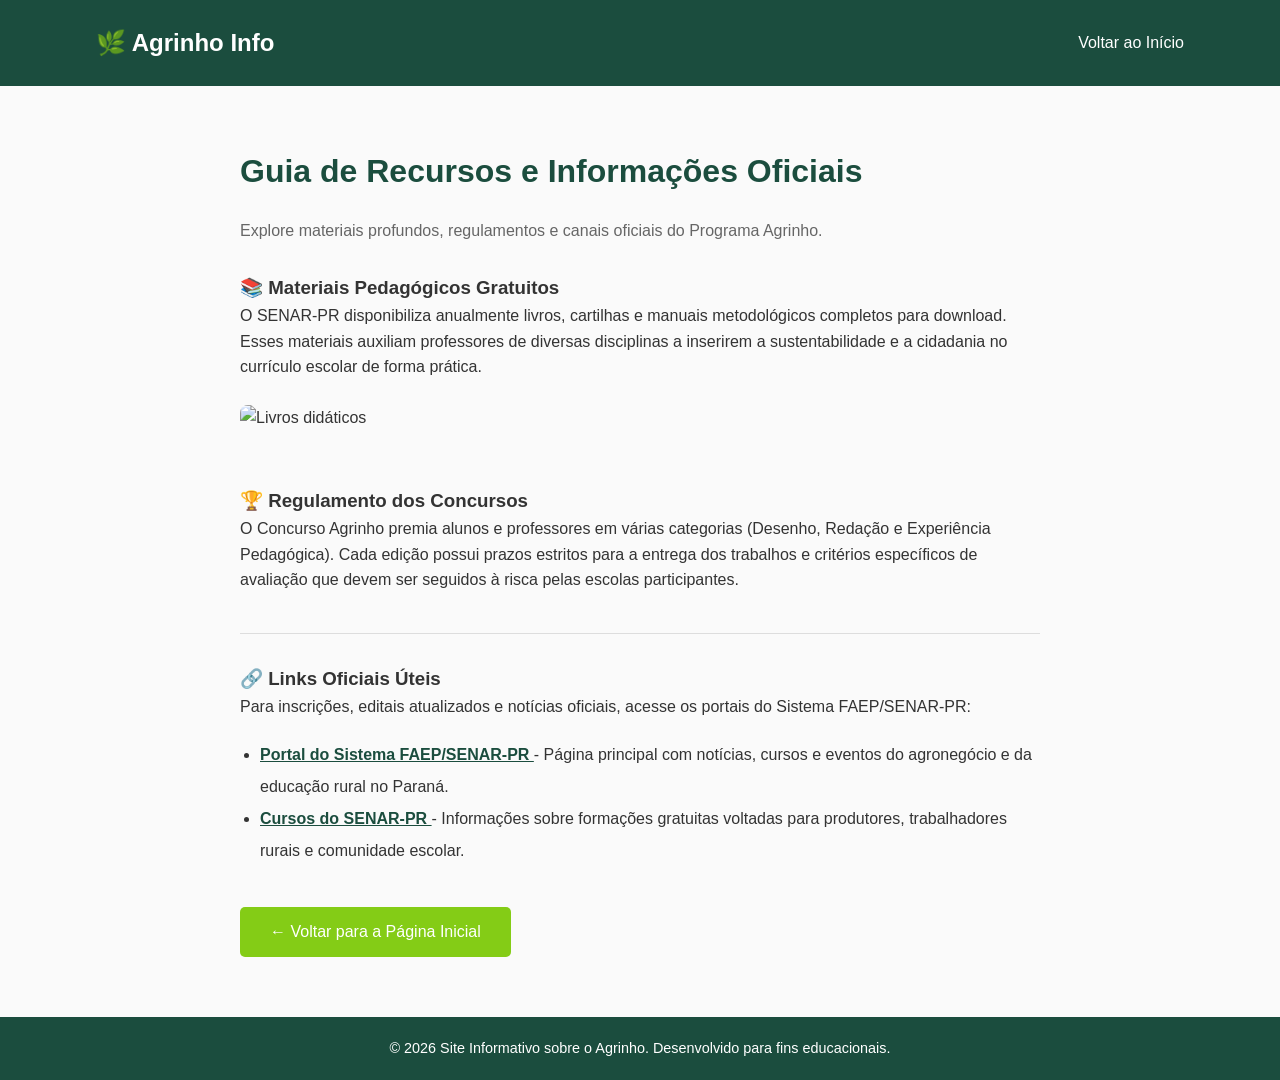
==== saiba-mais.html @ ec2479c1 "Create saiba-mais.html" ====
<!DOCTYPE html>
<html lang="pt-BR">
<head>
    <meta charset="UTF-8">
    <meta name="viewport" content="width=device-width, initial-scale=1.0">
    <title>Informações Adicionais - Projeto Agrinho</title>
    <link rel="stylesheet" href="style.css">
</head>
<body>

    <header>
        <div class="container">
            <div class="logo">🌿 Agrinho Info</div>
            <nav>
                <a href="index.html">Voltar ao Início</a>
            </nav>
        </div>
    </header>

    <section class="conteudo-secao">
        <div class="container" style="text-align: left; max-width: 800px;">
            <h2>Guia de Recursos e Informações Oficiais</h2>
            <p style="margin-bottom: 30px; color: #666;">Explore materiais profundos, regulamentos e canais oficiais do Programa Agrinho.</p>

            <div style="margin-bottom: 40px;">
                <h3>📚 Materiais Pedagógicos Gratuitos</h3>
                <p>O SENAR-PR disponibiliza anualmente livros, cartilhas e manuais metodológicos completos para download. Esses materiais auxiliam professores de diversas disciplinas a inserirem a sustentabilidade e a cidadania no currículo escolar de forma prática.</p>
                <br>
                <img src="https://images.unsplash.com/photo-1457369804613-52c61a468e7d?auto=format&fit=crop&w=800&q=80" alt="Livros didáticos" style="width: 100%; max-height: 300px; object-fit: cover; border-radius: 8px; margin-bottom: 15px;">
            </div>

            <div style="margin-bottom: 40px;">
                <h3>🏆 Regulamento dos Concursos</h3>
                <p>O Concurso Agrinho premia alunos e professores em várias categorias (Desenho, Redação e Experiência Pedagógica). Cada edição possui prazos estritos para a entrega dos trabalhos e critérios específicos de avaliação que devem ser seguidos à risca pelas escolas participantes.</p>
            </div>

            <hr style="border: 0; border-top: 1px solid #ddd; margin-bottom: 30px;">

            <h3>🔗 Links Oficiais Úteis</h3>
            <p style="margin-bottom: 20px;">Para inscrições, editais atualizados e notícias oficiais, acesse os portais do Sistema FAEP/SENAR-PR:</p>
            
            <ul style="margin-left: 20px; margin-bottom: 40px; line-height: 2;">
                <li>
                    <a href="https://www.sistemafaep.org.br/" target="_blank" style="color: #1b4d3e; font-weight: bold;">
                        Portal do Sistema FAEP/SENAR-PR
                    </a> - Página principal com notícias, cursos e eventos do agronegócio e da educação rural no Paraná.
                </li>
                <li>
                    <a href="https://www.sistemafaep.org.br/senar/" target="_blank" style="color: #1b4d3e; font-weight: bold;">
                        Cursos do SENAR-PR
                    </a> - Informações sobre formações gratuitas voltadas para produtores, trabalhadores rurais e comunidade escolar.
                </li>
            </ul>

            <a href="index.html" class="btn-principal" style="text-decoration: none; display: inline-block;">← Voltar para a Página Inicial</a>
        </div>
    </section>

    <footer>
        <p>&copy; 2026 Site Informativo sobre o Agrinho. Desenvolvido para fins educacionais.</p>
    </footer>

</body>
</html>
---- style.css ----
/* Configurações Gerais */
* {
    margin: 0;
    padding: 0;
    box-sizing: border-box;
    font-family: 'Segoe UI', Tahoma, Geneva, Verdana, sans-serif;
}

body {
    color: #333;
    line-height: 1.6;
    background-color: #fafafa;
}

.container {
    width: 85%;
    max-width: 1200px;
    margin: 0 auto;
}

/* Cabeçalho */
header {
    background-color: #1b4d3e; /* Verde escuro */
    color: #fff;
    padding: 1.5rem 0;
    position: sticky;
    top: 0;
    z-index: 100;
}

header .container {
    display: flex;
    justify-content: space-between;
    align-items: center;
}

.logo {
    font-size: 1.5rem;
    font-weight: bold;
}

nav a {
    color: #fff;
    text-decoration: none;
    margin-left: 20px;
    transition: color 0.3s;
}

nav a:hover {
    color: #a3e635; /* Verde claro */
}

/* Seção Hero (Destaque) */
.hero {
    background: linear-gradient(rgba(0,0,0,0.5), rgba(0,0,0,0.5)), url('https://images.unsplash.com/photo-1500937386664-56d1dfef3854?auto=format&fit=crop&w=1200&q=80') no-repeat center center/cover;
    color: #fff;
    text-align: center;
    padding: 100px 0;
}

.hero h1 {
    font-size: 3rem;
    margin-bottom: 20px;
}

.hero p {
    font-size: 1.2rem;
    margin-bottom: 30px;
    max-width: 600px;
    margin-left: auto;
    margin-right: auto;
}

.btn-principal {
    background-color: #84cc16;
    color: white;
    border: none;
    padding: 12px 30px;
    font-size: 1rem;
    border-radius: 5px;
    cursor: pointer;
    transition: background 0.3s;
}

.btn-principal:hover {
    background-color: #65a30d;
}

/* Seções de Conteúdo */
.conteudo-secao {
    padding: 60px 0;
    text-align: center;
}

.conteudo-secao h2 {
    font-size: 2rem;
    color: #1b4d3e;
    margin-bottom: 20px;
}

.bg-claro {
    background-color: #f0fdf4; /* Fundo esverdeado bem leve */
}

/* Cards (Grid) */
.cards-grid {
    display: grid;
    grid-template-columns: repeat(auto-fit, minmax(280px, 1fr));
    gap: 20px;
    margin-top: 40px;
}

.card {
    background-color: #fff;
    padding: 30px;
    border-radius: 8px;
    box-shadow: 0 4px 6px rgba(0,0,0,0.05);
    border-top: 5px solid #84cc16;
}

.card h3 {
    margin-bottom: 15px;
    color: #1b4d3e;
}

/* Rodapé */
footer {
    background-color: #1b4d3e;
    color: #fff;
    text-align: center;
    padding: 20px 0;
    font-size: 0.9rem;
}
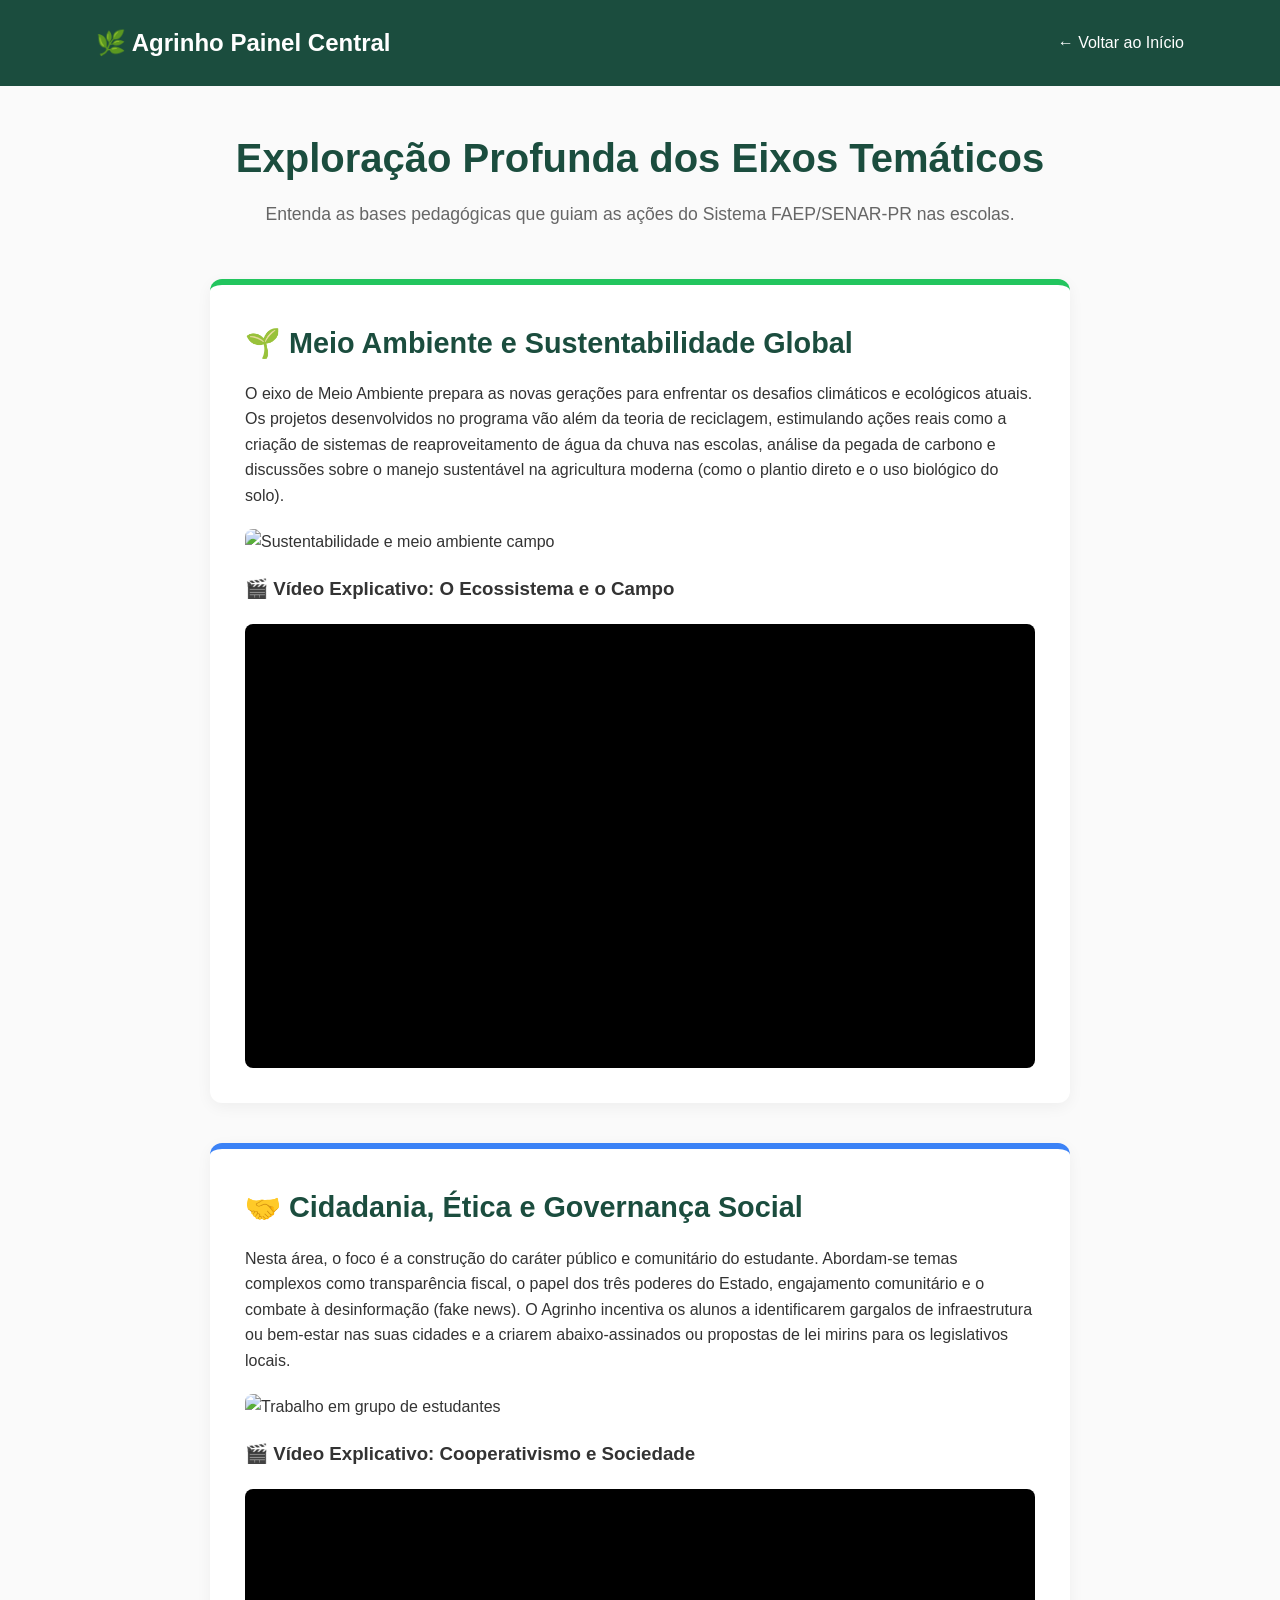
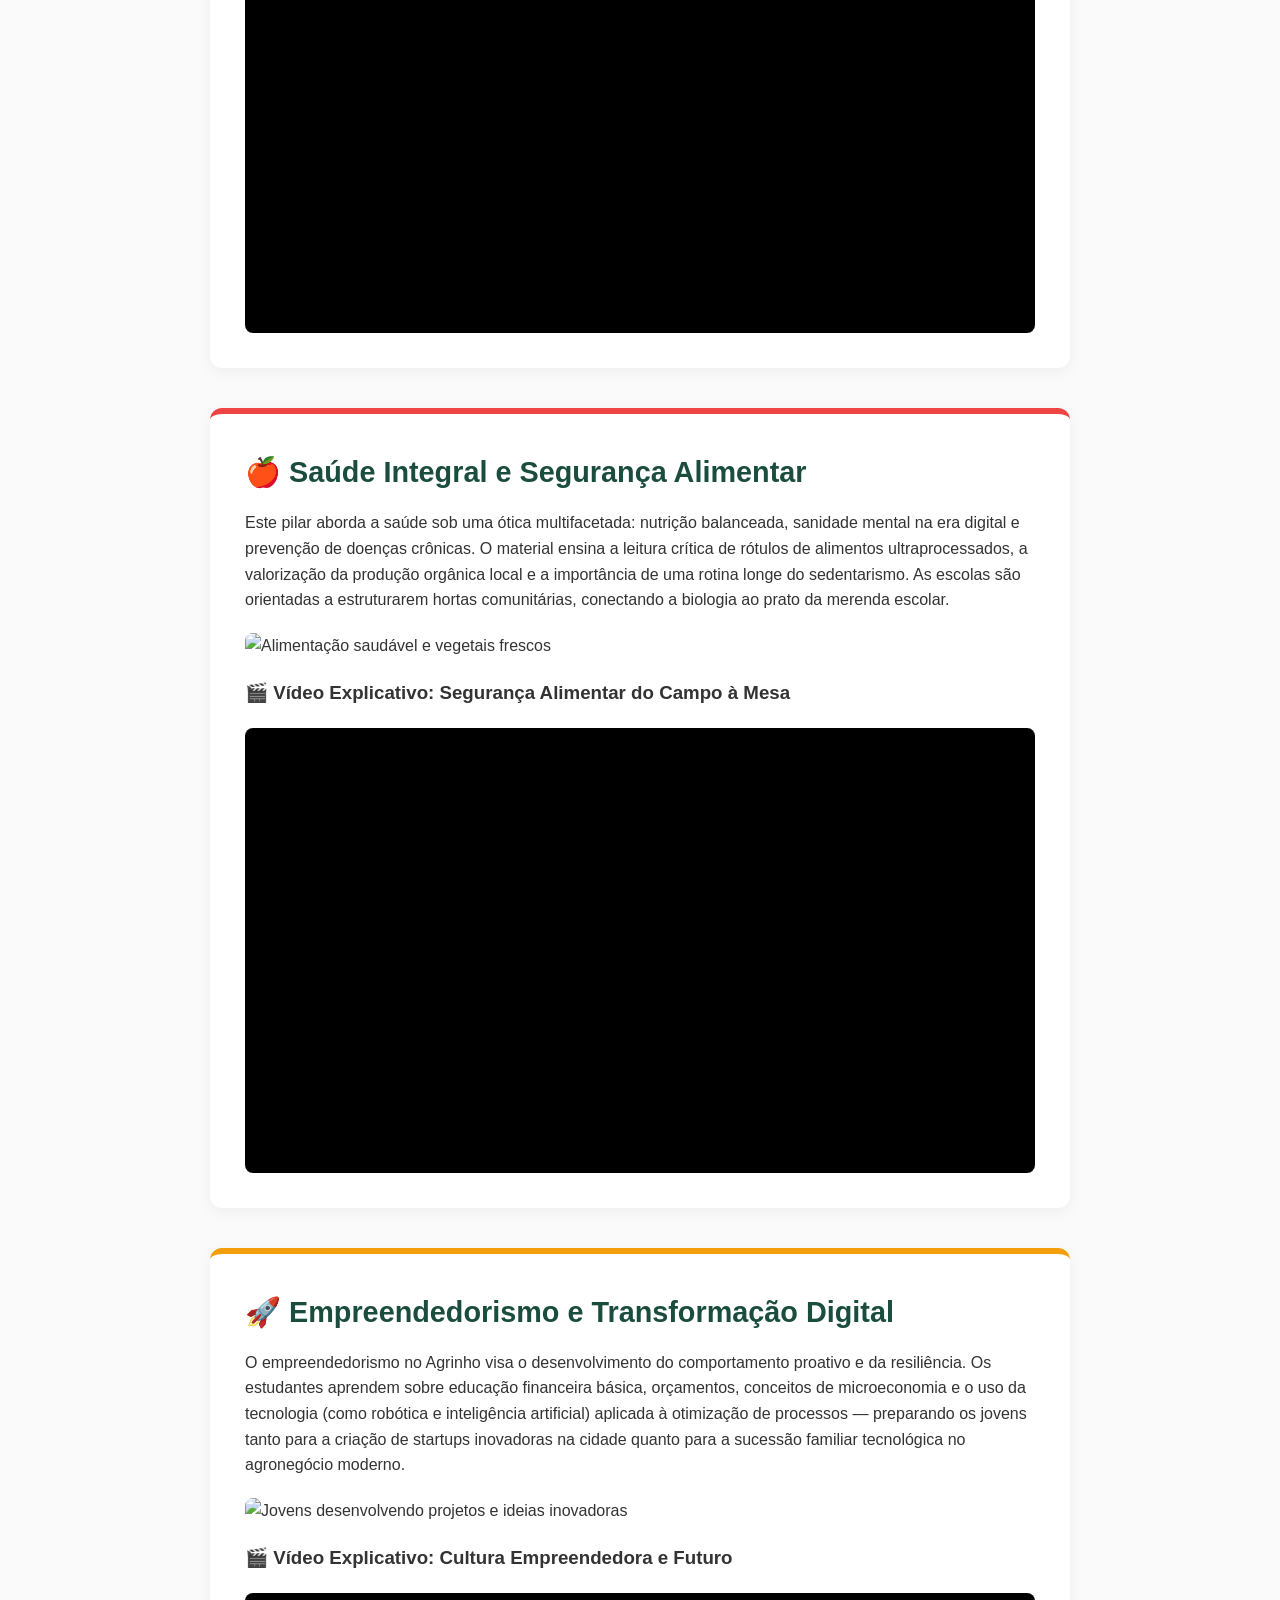
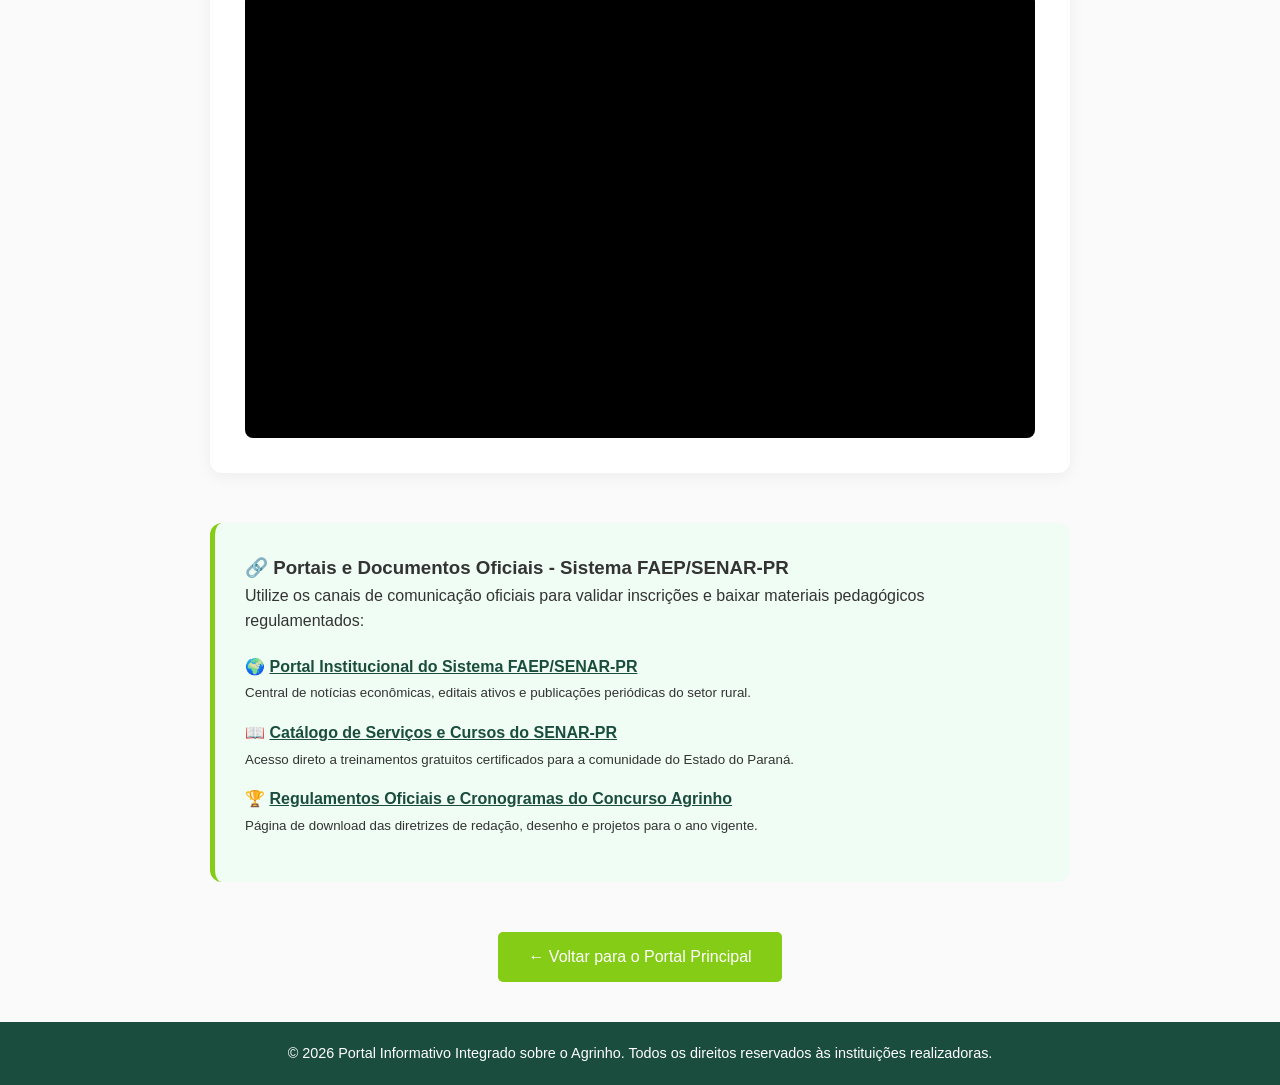
==== commit ff393969: "Update saiba-mais.html" ====
--- a/saiba-mais.html
+++ b/saiba-mais.html
@@ -3,61 +3,172 @@
 <head>
     <meta charset="UTF-8">
     <meta name="viewport" content="width=device-width, initial-scale=1.0">
-    <title>Informações Adicionais - Projeto Agrinho</title>
+    <title>Imersão nos Pilares - Projeto Agrinho</title>
     <link rel="stylesheet" href="style.css">
+    <style>
+        /* Estilos extras específicos para deixar a página Saiba Mais ultra profissional */
+        .conteudo-detalhado {
+            max-width: 900px;
+            margin: 0 auto;
+            padding: 40px 20px;
+        }
+        .bloco-pilar {
+            background: #fff;
+            padding: 35px;
+            border-radius: 12px;
+            margin-bottom: 40px;
+            box-shadow: 0 4px 15px rgba(0,0,0,0.05);
+        }
+        .bloco-pilar h2 {
+            color: #1b4d3e;
+            font-size: 1.8rem;
+            margin-bottom: 15px;
+            display: flex;
+            align-items: center;
+            gap: 10px;
+        }
+        .pilar-imagem {
+            width: 100%;
+            max-height: 350px;
+            object-fit: cover;
+            border-radius: 8px;
+            margin: 20px 0;
+        }
+        .video-container {
+            position: relative;
+            padding-bottom: 56.25%; /* Proporção 16:9 */
+            height: 0;
+            overflow: hidden;
+            max-width: 100%;
+            background: #000;
+            border-radius: 8px;
+            margin-top: 20px;
+        }
+        .video-container iframe {
+            position: absolute;
+            top: 0;
+            left: 0;
+            width: 100%;
+            height: 100%;
+            border: 0;
+        }
+        .secao-links {
+            background: #f0fdf4;
+            padding: 30px;
+            border-radius: 12px;
+            border-left: 5px solid #84cc16;
+            margin-top: 50px;
+        }
+        .secao-links ul {
+            list-style-type: none;
+            padding: 0;
+        }
+        .secao-links li {
+            margin-bottom: 15px;
+        }
+        .secao-links a {
+            color: #1b4d3e;
+            font-weight: bold;
+            text-decoration: underline;
+        }
+        .secao-links a:hover {
+            color: #65a30d;
+        }
+    </style>
 </head>
 <body>
 
     <header>
         <div class="container">
-            <div class="logo">🌿 Agrinho Info</div>
+            <div class="logo">🌿 Agrinho Painel Central</div>
             <nav>
-                <a href="index.html">Voltar ao Início</a>
+                <a href="index.html">← Voltar ao Início</a>
             </nav>
         </div>
     </header>
 
-    <section class="conteudo-secao">
-        <div class="container" style="text-align: left; max-width: 800px;">
-            <h2>Guia de Recursos e Informações Oficiais</h2>
-            <p style="margin-bottom: 30px; color: #666;">Explore materiais profundos, regulamentos e canais oficiais do Programa Agrinho.</p>
+    <main class="conteudo-detalhado">
+        
+        <div style="text-align: center; margin-bottom: 50px;">
+            <h1 style="color: #1b4d3e; font-size: 2.5rem;">Exploração Profunda dos Eixos Temáticos</h1>
+            <p style="color: #666; font-size: 1.1rem; margin-top: 10px;">Entenda as bases pedagógicas que guiam as ações do Sistema FAEP/SENAR-PR nas escolas.</p>
+        </div>
 
-            <div style="margin-bottom: 40px;">
-                <h3>📚 Materiais Pedagógicos Gratuitos</h3>
-                <p>O SENAR-PR disponibiliza anualmente livros, cartilhas e manuais metodológicos completos para download. Esses materiais auxiliam professores de diversas disciplinas a inserirem a sustentabilidade e a cidadania no currículo escolar de forma prática.</p>
-                <br>
-                <img src="https://images.unsplash.com/photo-1457369804613-52c61a468e7d?auto=format&fit=crop&w=800&q=80" alt="Livros didáticos" style="width: 100%; max-height: 300px; object-fit: cover; border-radius: 8px; margin-bottom: 15px;">
+        <article class="bloco-pilar" style="border-top: 6px solid #22c55e;">
+            <h2>🌱 Meio Ambiente e Sustentabilidade Global</h2>
+            <p>O eixo de Meio Ambiente prepara as novas gerações para enfrentar os desafios climáticos e ecológicos atuais. Os projetos desenvolvidos no programa vão além da teoria de reciclagem, estimulando ações reais como a criação de sistemas de reaproveitamento de água da chuva nas escolas, análise da pegada de carbono e discussões sobre o manejo sustentável na agricultura moderna (como o plantio direto e o uso biológico do solo).</p>
+            
+            <img src="https://images.unsplash.com/photo-1464822759023-fed622ff2c3b?auto=format&fit=crop&w=1200&q=80" alt="Sustentabilidade e meio ambiente campo" class="pilar-imagem">
+            
+            <h3>🎬 Vídeo Explicativo: O Ecossistema e o Campo</h3>
+            <div class="video-container">
+                <iframe src="https://www.youtube.com/embed/5D34-mC58vY" allowfullscreen></iframe>
             </div>
+        </article>
 
-            <div style="margin-bottom: 40px;">
-                <h3>🏆 Regulamento dos Concursos</h3>
-                <p>O Concurso Agrinho premia alunos e professores em várias categorias (Desenho, Redação e Experiência Pedagógica). Cada edição possui prazos estritos para a entrega dos trabalhos e critérios específicos de avaliação que devem ser seguidos à risca pelas escolas participantes.</p>
+        <article class="bloco-pilar" style="border-top: 6px solid #3b82f6;">
+            <h2>🤝 Cidadania, Ética e Governança Social</h2>
+            <p>Nesta área, o foco é a construção do caráter público e comunitário do estudante. Abordam-se temas complexos como transparência fiscal, o papel dos três poderes do Estado, engajamento comunitário e o combate à desinformação (fake news). O Agrinho incentiva os alunos a identificarem gargalos de infraestrutura ou bem-estar nas suas cidades e a criarem abaixo-assinados ou propostas de lei mirins para os legislativos locais.</p>
+            
+            <img src="https://images.unsplash.com/photo-1517486808906-6ca8b3f04846?auto=format&fit=crop&w=1200&q=80" alt="Trabalho em grupo de estudantes" class="pilar-imagem">
+            
+            <h3>🎬 Vídeo Explicativo: Cooperativismo e Sociedade</h3>
+            <div class="video-container">
+                <iframe src="https://www.youtube.com/embed/g6IAn_uYv1E" allowfullscreen></iframe>
             </div>
+        </article>
 
-            <hr style="border: 0; border-top: 1px solid #ddd; margin-bottom: 30px;">
+        <article class="bloco-pilar" style="border-top: 6px solid #ef4444;">
+            <h2>🍎 Saúde Integral e Segurança Alimentar</h2>
+            <p>Este pilar aborda a saúde sob uma ótica multifacetada: nutrição balanceada, sanidade mental na era digital e prevenção de doenças crônicas. O material ensina a leitura crítica de rótulos de alimentos ultraprocessados, a valorização da produção orgânica local e a importância de uma rotina longe do sedentarismo. As escolas são orientadas a estruturarem hortas comunitárias, conectando a biologia ao prato da merenda escolar.</p>
+            
+            <img src="https://images.unsplash.com/photo-1498837167922-ddd27525d352?auto=format&fit=crop&w=1200&q=80" alt="Alimentação saudável e vegetais frescos" class="pilar-imagem">
+            
+            <h3>🎬 Vídeo Explicativo: Segurança Alimentar do Campo à Mesa</h3>
+            <div class="video-container">
+                <iframe src="https://www.youtube.com/embed/Esk6vIbeSgg" allowfullscreen></iframe>
+            </div>
+        </article>
 
-            <h3>🔗 Links Oficiais Úteis</h3>
-            <p style="margin-bottom: 20px;">Para inscrições, editais atualizados e notícias oficiais, acesse os portais do Sistema FAEP/SENAR-PR:</p>
+        <article class="bloco-pilar" style="border-top: 6px solid #f59e0b;">
+            <h2>🚀 Empreendedorismo e Transformação Digital</h2>
+            <p>O empreendedorismo no Agrinho visa o desenvolvimento do comportamento proativo e da resiliência. Os estudantes aprendem sobre educação financeira básica, orçamentos, conceitos de microeconomia e o uso da tecnologia (como robótica e inteligência artificial) aplicada à otimização de processos — preparando os jovens tanto para a criação de startups inovadoras na cidade quanto para a sucessão familiar tecnológica no agronegócio moderno.</p>
             
-            <ul style="margin-left: 20px; margin-bottom: 40px; line-height: 2;">
+            <img src="https://images.unsplash.com/photo-1522071820081-009f0129c71c?auto=format&fit=crop&w=1200&q=80" alt="Jovens desenvolvendo projetos e ideias inovadoras" class="pilar-imagem">
+            
+            <h3>🎬 Vídeo Explicativo: Cultura Empreendedora e Futuro</h3>
+            <div class="video-container">
+                <iframe src="https://www.youtube.com/embed/B_Gg4_rT84c" allowfullscreen></iframe>
+            </div>
+        </article>
+
+        <section class="secao-links">
+            <h3>🔗 Portais e Documentos Oficiais - Sistema FAEP/SENAR-PR</h3>
+            <p style="margin-bottom: 20px;">Utilize os canais de comunicação oficiais para validar inscrições e baixar materiais pedagógicos regulamentados:</p>
+            <ul>
                 <li>
-                    <a href="https://www.sistemafaep.org.br/" target="_blank" style="color: #1b4d3e; font-weight: bold;">
-                        Portal do Sistema FAEP/SENAR-PR
-                    </a> - Página principal com notícias, cursos e eventos do agronegócio e da educação rural no Paraná.
+                    🌍 <a href="https://www.sistemafaep.org.br/" target="_blank">Portal Institucional do Sistema FAEP/SENAR-PR</a> 
+                    <br><small>Central de notícias econômicas, editais ativos e publicações periódicas do setor rural.</small>
                 </li>
                 <li>
-                    <a href="https://www.sistemafaep.org.br/senar/" target="_blank" style="color: #1b4d3e; font-weight: bold;">
-                        Cursos do SENAR-PR
-                    </a> - Informações sobre formações gratuitas voltadas para produtores, trabalhadores rurais e comunidade escolar.
+                    📖 <a href="https://www.sistemafaep.org.br/senar/" target="_blank">Catálogo de Serviços e Cursos do SENAR-PR</a> 
+                    <br><small>Acesso direto a treinamentos gratuitos certificados para a comunidade do Estado do Paraná.</small>
+                </li>
+                <li>
+                    🏆 <a href="https://www.sistemafaep.org.br/" target="_blank">Regulamentos Oficiais e Cronogramas do Concurso Agrinho</a> 
+                    <br><small>Página de download das diretrizes de redação, desenho e projetos para o ano vigente.</small>
                 </li>
             </ul>
+        </section>
 
-            <a href="index.html" class="btn-principal" style="text-decoration: none; display: inline-block;">← Voltar para a Página Inicial</a>
+        <div style="text-align: center; margin-top: 50px;">
+            <a href="index.html" class="btn-principal" style="text-decoration: none; display: inline-block;">← Voltar para o Portal Principal</a>
         </div>
-    </section>
+
+    </main>
 
     <footer>
-        <p>&copy; 2026 Site Informativo sobre o Agrinho. Desenvolvido para fins educacionais.</p>
+        <p>&copy; 2026 Portal Informativo Integrado sobre o Agrinho. Todos os direitos reservados às instituições realizadoras.</p>
     </footer>
 
 </body>
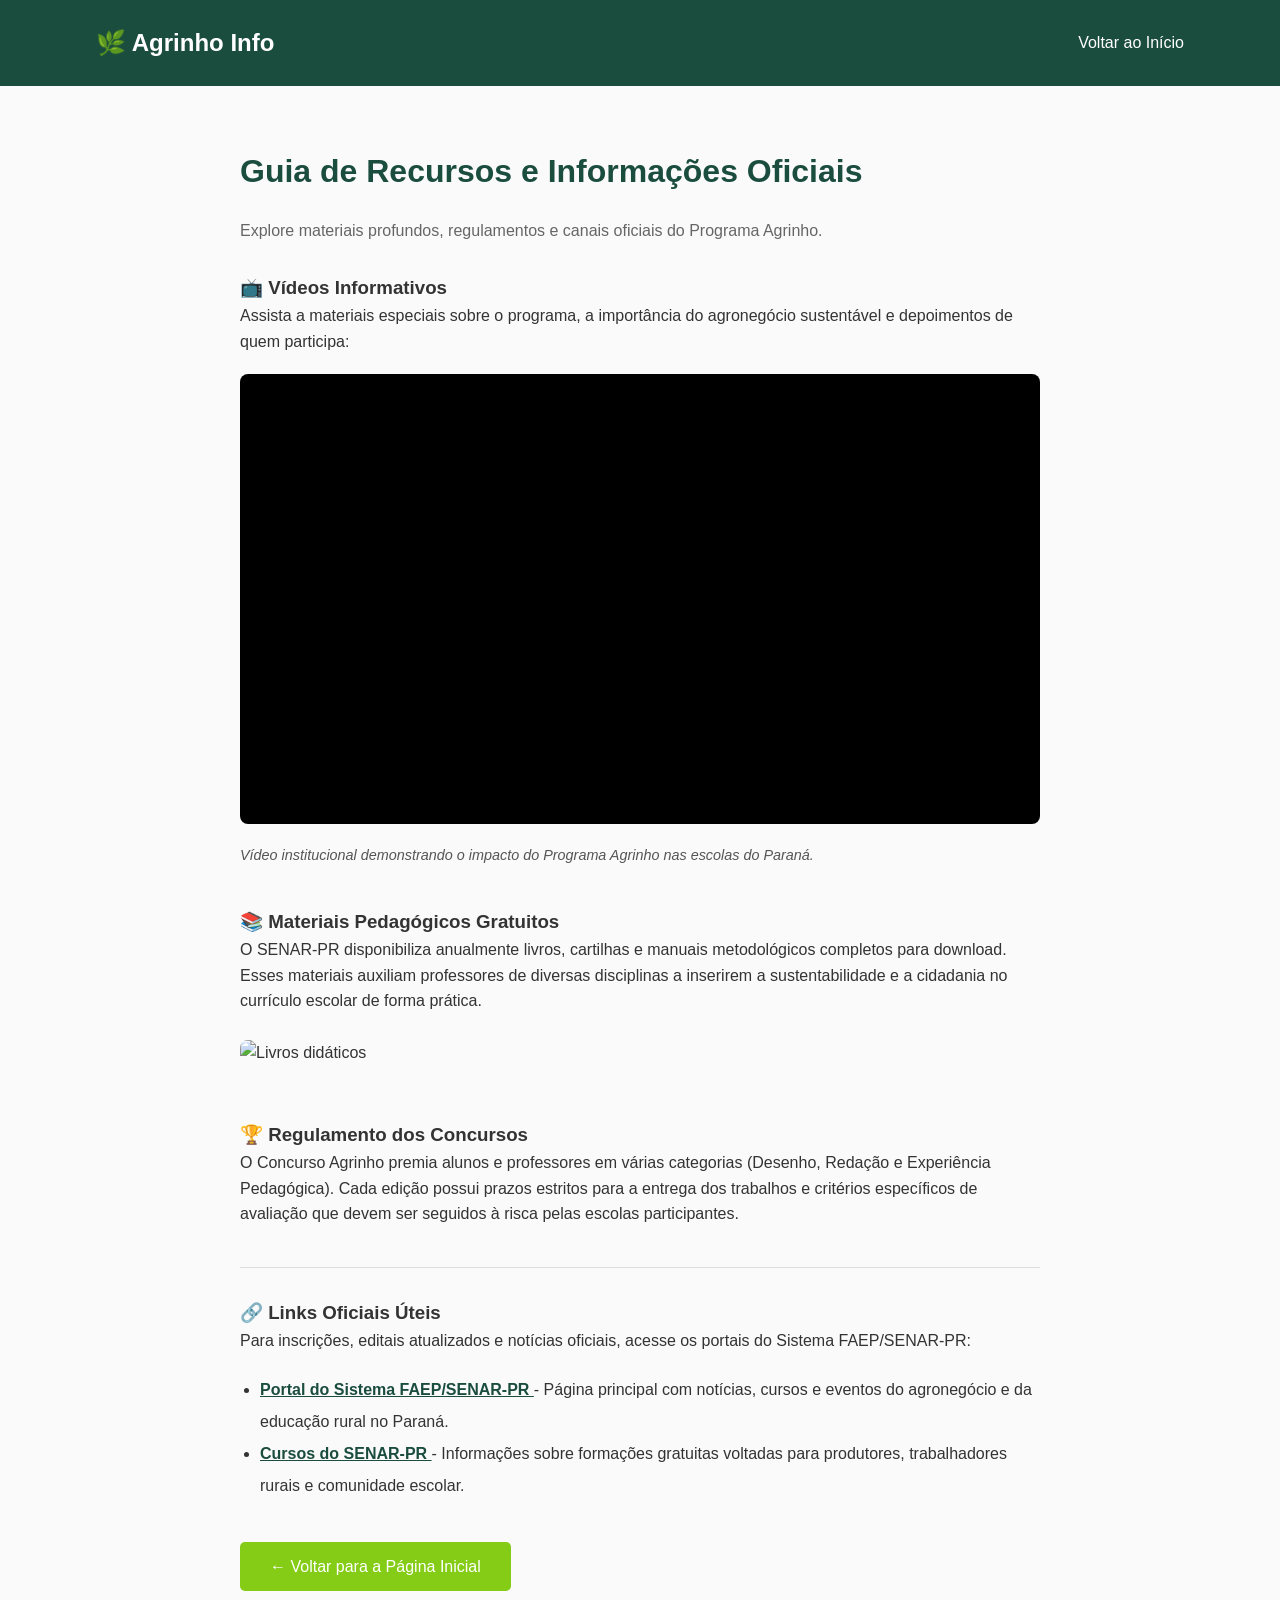
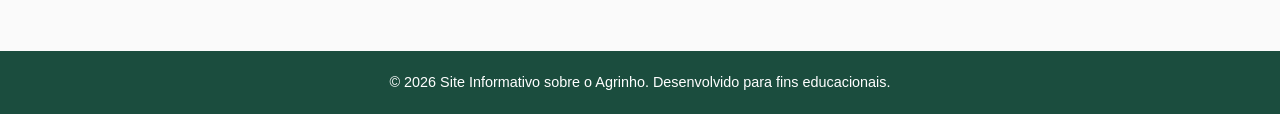
==== commit 8153f019: "Update saiba-mais.html" ====
--- a/saiba-mais.html
+++ b/saiba-mais.html
@@ -3,172 +3,77 @@
 <head>
     <meta charset="UTF-8">
     <meta name="viewport" content="width=device-width, initial-scale=1.0">
-    <title>Imersão nos Pilares - Projeto Agrinho</title>
+    <title>Informações Adicionais - Projeto Agrinho</title>
     <link rel="stylesheet" href="style.css">
-    <style>
-        /* Estilos extras específicos para deixar a página Saiba Mais ultra profissional */
-        .conteudo-detalhado {
-            max-width: 900px;
-            margin: 0 auto;
-            padding: 40px 20px;
-        }
-        .bloco-pilar {
-            background: #fff;
-            padding: 35px;
-            border-radius: 12px;
-            margin-bottom: 40px;
-            box-shadow: 0 4px 15px rgba(0,0,0,0.05);
-        }
-        .bloco-pilar h2 {
-            color: #1b4d3e;
-            font-size: 1.8rem;
-            margin-bottom: 15px;
-            display: flex;
-            align-items: center;
-            gap: 10px;
-        }
-        .pilar-imagem {
-            width: 100%;
-            max-height: 350px;
-            object-fit: cover;
-            border-radius: 8px;
-            margin: 20px 0;
-        }
-        .video-container {
-            position: relative;
-            padding-bottom: 56.25%; /* Proporção 16:9 */
-            height: 0;
-            overflow: hidden;
-            max-width: 100%;
-            background: #000;
-            border-radius: 8px;
-            margin-top: 20px;
-        }
-        .video-container iframe {
-            position: absolute;
-            top: 0;
-            left: 0;
-            width: 100%;
-            height: 100%;
-            border: 0;
-        }
-        .secao-links {
-            background: #f0fdf4;
-            padding: 30px;
-            border-radius: 12px;
-            border-left: 5px solid #84cc16;
-            margin-top: 50px;
-        }
-        .secao-links ul {
-            list-style-type: none;
-            padding: 0;
-        }
-        .secao-links li {
-            margin-bottom: 15px;
-        }
-        .secao-links a {
-            color: #1b4d3e;
-            font-weight: bold;
-            text-decoration: underline;
-        }
-        .secao-links a:hover {
-            color: #65a30d;
-        }
-    </style>
 </head>
 <body>
 
     <header>
         <div class="container">
-            <div class="logo">🌿 Agrinho Painel Central</div>
+            <div class="logo">🌿 Agrinho Info</div>
             <nav>
-                <a href="index.html">← Voltar ao Início</a>
+                <a href="index.html">Voltar ao Início</a>
             </nav>
         </div>
     </header>
 
-    <main class="conteudo-detalhado">
-        
-        <div style="text-align: center; margin-bottom: 50px;">
-            <h1 style="color: #1b4d3e; font-size: 2.5rem;">Exploração Profunda dos Eixos Temáticos</h1>
-            <p style="color: #666; font-size: 1.1rem; margin-top: 10px;">Entenda as bases pedagógicas que guiam as ações do Sistema FAEP/SENAR-PR nas escolas.</p>
-        </div>
+    <section class="conteudo-secao">
+        <div class="container" style="text-align: left; max-width: 800px;">
+            <h2>Guia de Recursos e Informações Oficiais</h2>
+            <p style="margin-bottom: 30px; color: #666;">Explore materiais profundos, regulamentos e canais oficiais do Programa Agrinho.</p>
 
-        <article class="bloco-pilar" style="border-top: 6px solid #22c55e;">
-            <h2>🌱 Meio Ambiente e Sustentabilidade Global</h2>
-            <p>O eixo de Meio Ambiente prepara as novas gerações para enfrentar os desafios climáticos e ecológicos atuais. Os projetos desenvolvidos no programa vão além da teoria de reciclagem, estimulando ações reais como a criação de sistemas de reaproveitamento de água da chuva nas escolas, análise da pegada de carbono e discussões sobre o manejo sustentável na agricultura moderna (como o plantio direto e o uso biológico do solo).</p>
+            <div style="margin-bottom: 40px;">
+                <h3>📺 Vídeos Informativos</h3>
+                <p style="margin-bottom: 20px;">Assista a materiais especiais sobre o programa, a importância do agronegócio sustentável e depoimentos de quem participa:</p>
+                
+                <div style="position: relative; padding-bottom: 56.25%; height: 0; overflow: hidden; max-width: 100%; background: #000; border-radius: 8px; margin-bottom: 20px;">
+                    <iframe 
+                        style="position: absolute; top: 0; left: 0; width: 100%; height: 100%; border: 0;" 
+                        src="https://www.youtube.com/embed/S_8qU27vP0k" 
+                        title="Vídeo Institucional Agrinho" 
+                        allow="accelerometer; autoplay; clipboard-write; encrypted-media; gyroscope; picture-in-picture" 
+                        allowfullscreen>
+                    </iframe>
+                </div>
+                <p style="font-size: 0.9rem; color: #555; font-style: italic; margin-bottom: 30px;">Vídeo institucional demonstrando o impacto do Programa Agrinho nas escolas do Paraná.</p>
+            </div>
+
+            <div style="margin-bottom: 40px;">
+                <h3>📚 Materiais Pedagógicos Gratuitos</h3>
+                <p>O SENAR-PR disponibiliza anualmente livros, cartilhas e manuais metodológicos completos para download. Esses materiais auxiliam professores de diversas disciplinas a inserirem a sustentabilidade e a cidadania no currículo escolar de forma prática.</p>
+                <br>
+                <img src="https://images.unsplash.com/photo-1457369804613-52c61a468e7d?auto=format&fit=crop&w=800&q=80" alt="Livros didáticos" style="width: 100%; max-height: 300px; object-fit: cover; border-radius: 8px; margin-bottom: 15px;">
+            </div>
+
+            <div style="margin-bottom: 40px;">
+                <h3>🏆 Regulamento dos Concursos</h3>
+                <p>O Concurso Agrinho premia alunos e professores em várias categorias (Desenho, Redação e Experiência Pedagógica). Cada edição possui prazos estritos para a entrega dos trabalhos e critérios específicos de avaliação que devem ser seguidos à risca pelas escolas participantes.</p>
+            </div>
+
+            <hr style="border: 0; border-top: 1px solid #ddd; margin-bottom: 30px;">
+
+            <h3>🔗 Links Oficiais Úteis</h3>
+            <p style="margin-bottom: 20px;">Para inscrições, editais atualizados e notícias oficiais, acesse os portais do Sistema FAEP/SENAR-PR:</p>
             
-            <img src="https://images.unsplash.com/photo-1464822759023-fed622ff2c3b?auto=format&fit=crop&w=1200&q=80" alt="Sustentabilidade e meio ambiente campo" class="pilar-imagem">
-            
-            <h3>🎬 Vídeo Explicativo: O Ecossistema e o Campo</h3>
-            <div class="video-container">
-                <iframe src="https://www.youtube.com/embed/5D34-mC58vY" allowfullscreen></iframe>
-            </div>
-        </article>
-
-        <article class="bloco-pilar" style="border-top: 6px solid #3b82f6;">
-            <h2>🤝 Cidadania, Ética e Governança Social</h2>
-            <p>Nesta área, o foco é a construção do caráter público e comunitário do estudante. Abordam-se temas complexos como transparência fiscal, o papel dos três poderes do Estado, engajamento comunitário e o combate à desinformação (fake news). O Agrinho incentiva os alunos a identificarem gargalos de infraestrutura ou bem-estar nas suas cidades e a criarem abaixo-assinados ou propostas de lei mirins para os legislativos locais.</p>
-            
-            <img src="https://images.unsplash.com/photo-1517486808906-6ca8b3f04846?auto=format&fit=crop&w=1200&q=80" alt="Trabalho em grupo de estudantes" class="pilar-imagem">
-            
-            <h3>🎬 Vídeo Explicativo: Cooperativismo e Sociedade</h3>
-            <div class="video-container">
-                <iframe src="https://www.youtube.com/embed/g6IAn_uYv1E" allowfullscreen></iframe>
-            </div>
-        </article>
-
-        <article class="bloco-pilar" style="border-top: 6px solid #ef4444;">
-            <h2>🍎 Saúde Integral e Segurança Alimentar</h2>
-            <p>Este pilar aborda a saúde sob uma ótica multifacetada: nutrição balanceada, sanidade mental na era digital e prevenção de doenças crônicas. O material ensina a leitura crítica de rótulos de alimentos ultraprocessados, a valorização da produção orgânica local e a importância de uma rotina longe do sedentarismo. As escolas são orientadas a estruturarem hortas comunitárias, conectando a biologia ao prato da merenda escolar.</p>
-            
-            <img src="https://images.unsplash.com/photo-1498837167922-ddd27525d352?auto=format&fit=crop&w=1200&q=80" alt="Alimentação saudável e vegetais frescos" class="pilar-imagem">
-            
-            <h3>🎬 Vídeo Explicativo: Segurança Alimentar do Campo à Mesa</h3>
-            <div class="video-container">
-                <iframe src="https://www.youtube.com/embed/Esk6vIbeSgg" allowfullscreen></iframe>
-            </div>
-        </article>
-
-        <article class="bloco-pilar" style="border-top: 6px solid #f59e0b;">
-            <h2>🚀 Empreendedorismo e Transformação Digital</h2>
-            <p>O empreendedorismo no Agrinho visa o desenvolvimento do comportamento proativo e da resiliência. Os estudantes aprendem sobre educação financeira básica, orçamentos, conceitos de microeconomia e o uso da tecnologia (como robótica e inteligência artificial) aplicada à otimização de processos — preparando os jovens tanto para a criação de startups inovadoras na cidade quanto para a sucessão familiar tecnológica no agronegócio moderno.</p>
-            
-            <img src="https://images.unsplash.com/photo-1522071820081-009f0129c71c?auto=format&fit=crop&w=1200&q=80" alt="Jovens desenvolvendo projetos e ideias inovadoras" class="pilar-imagem">
-            
-            <h3>🎬 Vídeo Explicativo: Cultura Empreendedora e Futuro</h3>
-            <div class="video-container">
-                <iframe src="https://www.youtube.com/embed/B_Gg4_rT84c" allowfullscreen></iframe>
-            </div>
-        </article>
-
-        <section class="secao-links">
-            <h3>🔗 Portais e Documentos Oficiais - Sistema FAEP/SENAR-PR</h3>
-            <p style="margin-bottom: 20px;">Utilize os canais de comunicação oficiais para validar inscrições e baixar materiais pedagógicos regulamentados:</p>
-            <ul>
+            <ul style="margin-left: 20px; margin-bottom: 40px; line-height: 2;">
                 <li>
-                    🌍 <a href="https://www.sistemafaep.org.br/" target="_blank">Portal Institucional do Sistema FAEP/SENAR-PR</a> 
-                    <br><small>Central de notícias econômicas, editais ativos e publicações periódicas do setor rural.</small>
+                    <a href="https://www.sistemafaep.org.br/" target="_blank" style="color: #1b4d3e; font-weight: bold;">
+                        Portal do Sistema FAEP/SENAR-PR
+                    </a> - Página principal com notícias, cursos e eventos do agronegócio e da educação rural no Paraná.
                 </li>
                 <li>
-                    📖 <a href="https://www.sistemafaep.org.br/senar/" target="_blank">Catálogo de Serviços e Cursos do SENAR-PR</a> 
-                    <br><small>Acesso direto a treinamentos gratuitos certificados para a comunidade do Estado do Paraná.</small>
-                </li>
-                <li>
-                    🏆 <a href="https://www.sistemafaep.org.br/" target="_blank">Regulamentos Oficiais e Cronogramas do Concurso Agrinho</a> 
-                    <br><small>Página de download das diretrizes de redação, desenho e projetos para o ano vigente.</small>
+                    <a href="https://www.sistemafaep.org.br/senar/" target="_blank" style="color: #1b4d3e; font-weight: bold;">
+                        Cursos do SENAR-PR
+                    </a> - Informações sobre formações gratuitas voltadas para produtores, trabalhadores rurais e comunidade escolar.
                 </li>
             </ul>
-        </section>
 
-        <div style="text-align: center; margin-top: 50px;">
-            <a href="index.html" class="btn-principal" style="text-decoration: none; display: inline-block;">← Voltar para o Portal Principal</a>
+            <a href="index.html" class="btn-principal" style="text-decoration: none; display: inline-block;">← Voltar para a Página Inicial</a>
         </div>
-
-    </main>
+    </section>
 
     <footer>
-        <p>&copy; 2026 Portal Informativo Integrado sobre o Agrinho. Todos os direitos reservados às instituições realizadoras.</p>
+        <p>&copy; 2026 Site Informativo sobre o Agrinho. Desenvolvido para fins educacionais.</p>
     </footer>
 
 </body>
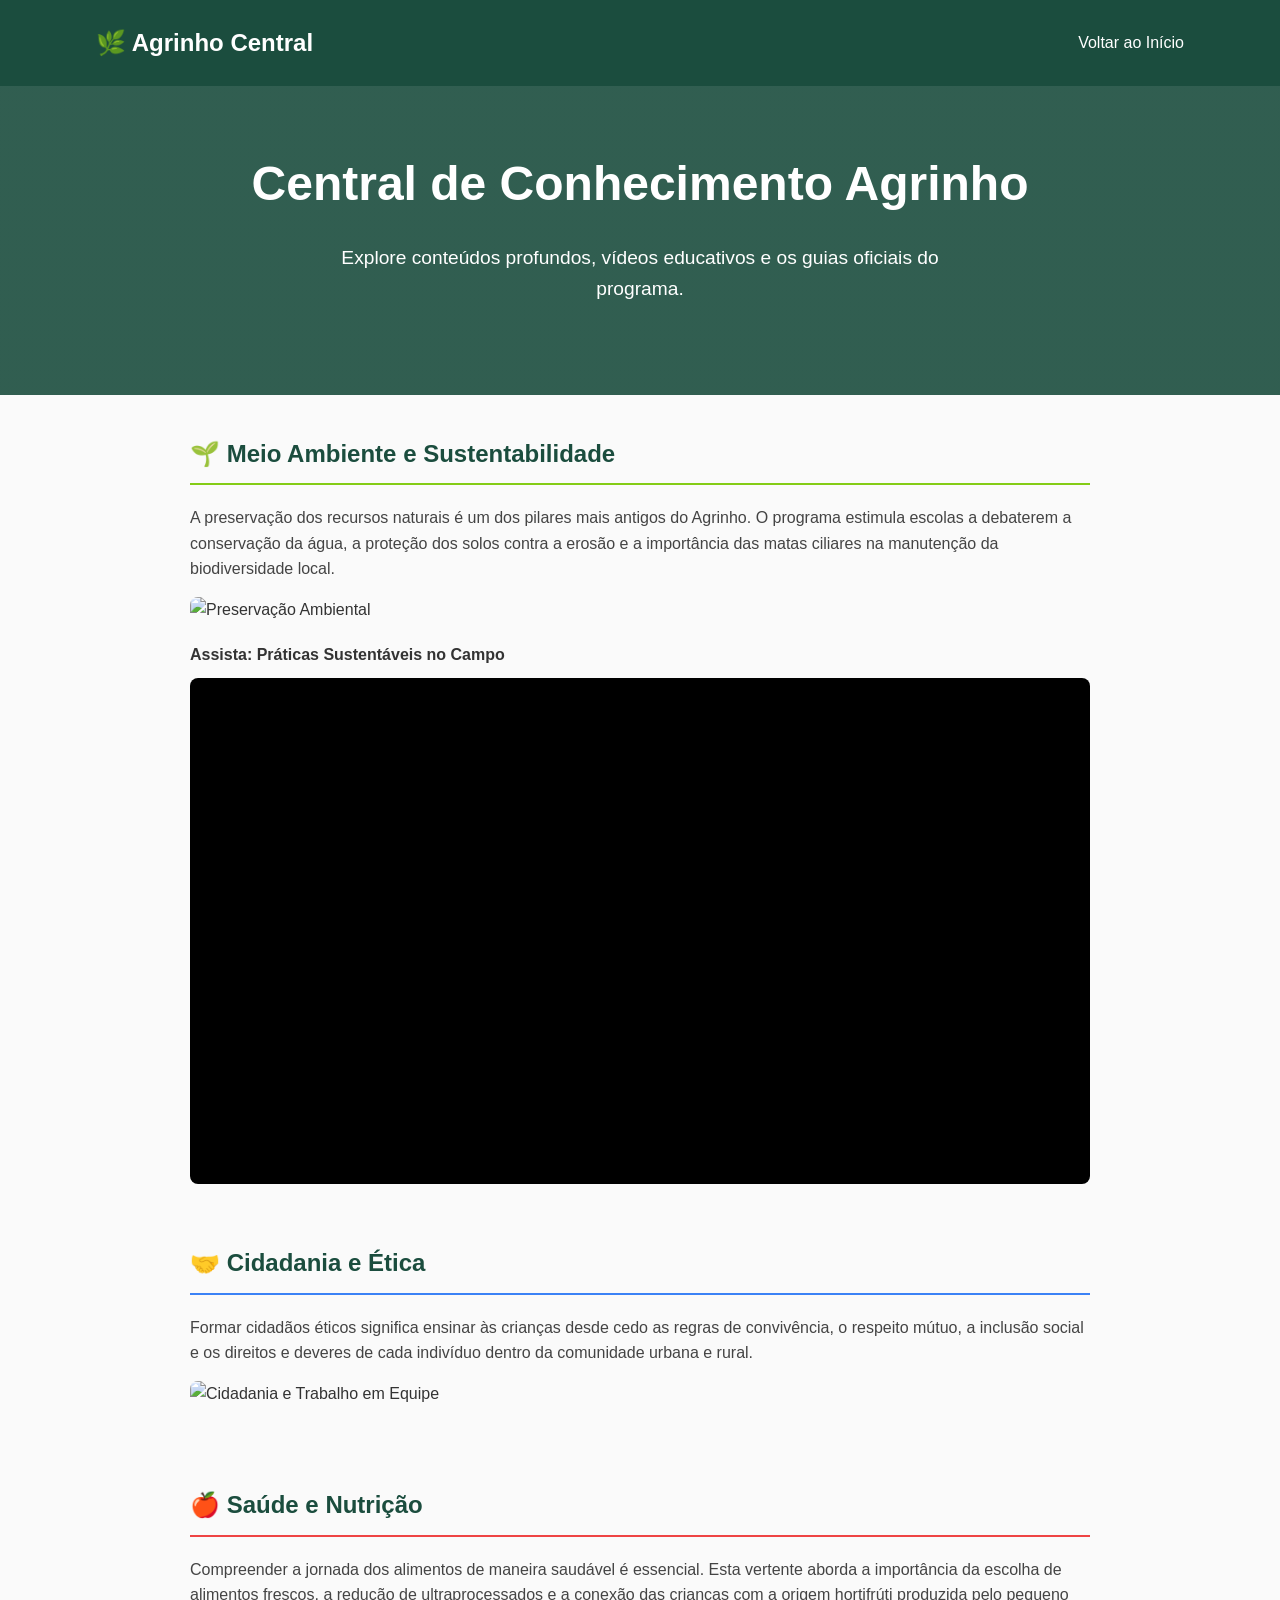
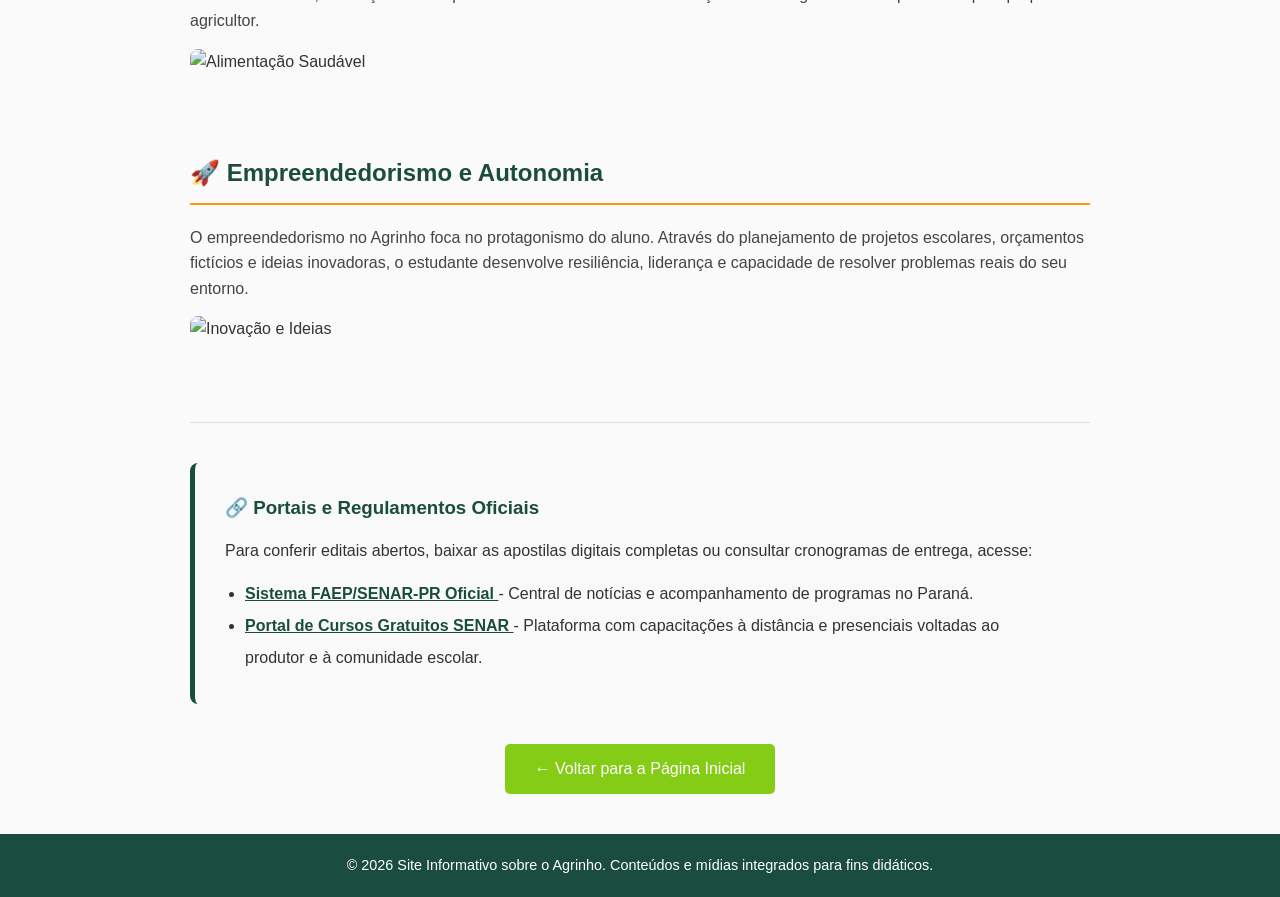
==== commit 2be4a8b8: "Update saiba-mais.html" ====
--- a/saiba-mais.html
+++ b/saiba-mais.html
@@ -3,77 +3,89 @@
 <head>
     <meta charset="UTF-8">
     <meta name="viewport" content="width=device-width, initial-scale=1.0">
-    <title>Informações Adicionais - Projeto Agrinho</title>
+    <title>Materiais e Recursos - Projeto Agrinho</title>
     <link rel="stylesheet" href="style.css">
 </head>
 <body>
 
     <header>
         <div class="container">
-            <div class="logo">🌿 Agrinho Info</div>
+            <div class="logo">🌿 Agrinho Central</div>
             <nav>
                 <a href="index.html">Voltar ao Início</a>
             </nav>
         </div>
     </header>
 
-    <section class="conteudo-secao">
-        <div class="container" style="text-align: left; max-width: 800px;">
-            <h2>Guia de Recursos e Informações Oficiais</h2>
-            <p style="margin-bottom: 30px; color: #666;">Explore materiais profundos, regulamentos e canais oficiais do Programa Agrinho.</p>
-
-            <div style="margin-bottom: 40px;">
-                <h3>📺 Vídeos Informativos</h3>
-                <p style="margin-bottom: 20px;">Assista a materiais especiais sobre o programa, a importância do agronegócio sustentável e depoimentos de quem participa:</p>
-                
-                <div style="position: relative; padding-bottom: 56.25%; height: 0; overflow: hidden; max-width: 100%; background: #000; border-radius: 8px; margin-bottom: 20px;">
-                    <iframe 
-                        style="position: absolute; top: 0; left: 0; width: 100%; height: 100%; border: 0;" 
-                        src="https://www.youtube.com/embed/S_8qU27vP0k" 
-                        title="Vídeo Institucional Agrinho" 
-                        allow="accelerometer; autoplay; clipboard-write; encrypted-media; gyroscope; picture-in-picture" 
-                        allowfullscreen>
-                    </iframe>
-                </div>
-                <p style="font-size: 0.9rem; color: #555; font-style: italic; margin-bottom: 30px;">Vídeo institucional demonstrando o impacto do Programa Agrinho nas escolas do Paraná.</p>
-            </div>
-
-            <div style="margin-bottom: 40px;">
-                <h3>📚 Materiais Pedagógicos Gratuitos</h3>
-                <p>O SENAR-PR disponibiliza anualmente livros, cartilhas e manuais metodológicos completos para download. Esses materiais auxiliam professores de diversas disciplinas a inserirem a sustentabilidade e a cidadania no currículo escolar de forma prática.</p>
-                <br>
-                <img src="https://images.unsplash.com/photo-1457369804613-52c61a468e7d?auto=format&fit=crop&w=800&q=80" alt="Livros didáticos" style="width: 100%; max-height: 300px; object-fit: cover; border-radius: 8px; margin-bottom: 15px;">
-            </div>
-
-            <div style="margin-bottom: 40px;">
-                <h3>🏆 Regulamento dos Concursos</h3>
-                <p>O Concurso Agrinho premia alunos e professores em várias categorias (Desenho, Redação e Experiência Pedagógica). Cada edição possui prazos estritos para a entrega dos trabalhos e critérios específicos de avaliação que devem ser seguidos à risca pelas escolas participantes.</p>
-            </div>
-
-            <hr style="border: 0; border-top: 1px solid #ddd; margin-bottom: 30px;">
-
-            <h3>🔗 Links Oficiais Úteis</h3>
-            <p style="margin-bottom: 20px;">Para inscrições, editais atualizados e notícias oficiais, acesse os portais do Sistema FAEP/SENAR-PR:</p>
-            
-            <ul style="margin-left: 20px; margin-bottom: 40px; line-height: 2;">
-                <li>
-                    <a href="https://www.sistemafaep.org.br/" target="_blank" style="color: #1b4d3e; font-weight: bold;">
-                        Portal do Sistema FAEP/SENAR-PR
-                    </a> - Página principal com notícias, cursos e eventos do agronegócio e da educação rural no Paraná.
-                </li>
-                <li>
-                    <a href="https://www.sistemafaep.org.br/senar/" target="_blank" style="color: #1b4d3e; font-weight: bold;">
-                        Cursos do SENAR-PR
-                    </a> - Informações sobre formações gratuitas voltadas para produtores, trabalhadores rurais e comunidade escolar.
-                </li>
-            </ul>
-
-            <a href="index.html" class="btn-principal" style="text-decoration: none; display: inline-block;">← Voltar para a Página Inicial</a>
+    <section class="hero" style="padding: 60px 0; background: linear-gradient(rgba(27, 77, 62, 0.9), rgba(27, 77, 62, 0.9));">
+        <div class="container">
+            <h1>Central de Conhecimento Agrinho</h1>
+            <p>Explore conteúdos profundos, vídeos educativos e os guias oficiais do programa.</p>
         </div>
     </section>
 
+    <main class="container" style="max-width: 900px; padding: 40px 0;">
+
+        <article style="margin-bottom: 60px;">
+            <h2 style="color: #1b4d3e; border-bottom: 2px solid #84cc16; padding-bottom: 10px; margin-bottom: 20px;">🌱 Meio Ambiente e Sustentabilidade</h2>
+            <p style="margin-bottom: 15px; color: #444;">A preservação dos recursos naturais é um dos pilares mais antigos do Agrinho. O programa estimula escolas a debaterem a conservação da água, a proteção dos solos contra a erosão e a importância das matas ciliares na manutenção da biodiversidade local.</p>
+            
+            <img src="https://images.unsplash.com/photo-1542601906990-b4d3fb778b09?auto=format&fit=crop&w=900&q=80" alt="Preservação Ambiental" style="width: 100%; max-height: 350px; object-fit: cover; border-radius: 8px; margin-bottom: 20px;">
+            
+            <h4 style="margin-bottom: 10px;">Assista: Práticas Sustentáveis no Campo</h4>
+            <div style="position: relative; padding-bottom: 56.25%; height: 0; overflow: hidden; border-radius: 8px; background: #000; margin-bottom: 15px;">
+                <iframe style="position: absolute; top: 0; left: 0; width: 100%; height: 100%; border: 0;" src="https://www.youtube.com/embed/S_8qU27vP0k" title="Agrinho - Meio Ambiente" allowfullscreen></iframe>
+            </div>
+        </article>
+
+        <article style="margin-bottom: 60px;">
+            <h2 style="color: #1b4d3e; border-bottom: 2px solid #3b82f6; padding-bottom: 10px; margin-bottom: 20px;">🤝 Cidadania e Ética</h2>
+            <p style="margin-bottom: 15px; color: #444;">Formar cidadãos éticos significa ensinar às crianças desde cedo as regras de convivência, o respeito mútuo, a inclusão social e os direitos e deveres de cada indivíduo dentro da comunidade urbana e rural.</p>
+            
+            <img src="https://images.unsplash.com/photo-1517486808906-6ca8b3f04846?auto=format&fit=crop&w=900&q=80" alt="Cidadania e Trabalho em Equipe" style="width: 100%; max-height: 350px; object-fit: cover; border-radius: 8px; margin-bottom: 20px;">
+        </article>
+
+        <article style="margin-bottom: 60px;">
+            <h2 style="color: #1b4d3e; border-bottom: 2px solid #ef4444; padding-bottom: 10px; margin-bottom: 20px;">🍎 Saúde e Nutrição</h2>
+            <p style="margin-bottom: 15px; color: #444;">Compreender a jornada dos alimentos de maneira saudável é essencial. Esta vertente aborda a importância da escolha de alimentos frescos, a redução de ultraprocessados e a conexão das crianças com a origem hortifrúti produzida pelo pequeno agricultor.</p>
+            
+            <img src="https://images.unsplash.com/photo-1498837167922-ddd27525d352?auto=format&fit=crop&w=900&q=80" alt="Alimentação Saudável" style="width: 100%; max-height: 350px; object-fit: cover; border-radius: 8px; margin-bottom: 20px;">
+        </article>
+
+        <article style="margin-bottom: 60px;">
+            <h2 style="color: #1b4d3e; border-bottom: 2px solid #f59e0b; padding-bottom: 10px; margin-bottom: 20px;">🚀 Empreendedorismo e Autonomia</h2>
+            <p style="margin-bottom: 15px; color: #444;">O empreendedorismo no Agrinho foca no protagonismo do aluno. Através do planejamento de projetos escolares, orçamentos fictícios e ideias inovadoras, o estudante desenvolve resiliência, liderança e capacidade de resolver problemas reais do seu entorno.</p>
+            
+            <img src="https://images.unsplash.com/photo-1522202176988-66273c2fd55f?auto=format&fit=crop&w=900&q=80" alt="Inovação e Ideias" style="width: 100%; max-height: 350px; object-fit: cover; border-radius: 8px; margin-bottom: 20px;">
+        </article>
+
+        <hr style="border: 0; border-top: 1px solid #ddd; margin-bottom: 40px;">
+
+        <section style="background: #f9f9f9; padding: 30px; border-radius: 8px; border-left: 5px solid #1b4d3e; margin-bottom: 40px;">
+            <h3 style="color: #1b4d3e; margin-bottom: 15px;">🔗 Portais e Regulamentos Oficiais</h3>
+            <p style="margin-bottom: 15px;">Para conferir editais abertos, baixar as apostilas digitais completas ou consultar cronogramas de entrega, acesse:</p>
+            <ul style="margin-left: 20px; line-height: 2;">
+                <li>
+                    <a href="https://www.sistemafaep.org.br/" target="_blank" style="color: #1b4d3e; font-weight: bold; text-decoration: underline;">
+                        Sistema FAEP/SENAR-PR Oficial
+                    </a> - Central de notícias e acompanhamento de programas no Paraná.
+                </li>
+                <li>
+                    <a href="https://www.sistemafaep.org.br/senar/" target="_blank" style="color: #1b4d3e; font-weight: bold; text-decoration: underline;">
+                        Portal de Cursos Gratuitos SENAR
+                    </a> - Plataforma com capacitações à distância e presenciais voltadas ao produtor e à comunidade escolar.
+                </li>
+            </ul>
+        </section>
+
+        <div style="text-align: center;">
+            <a href="index.html" class="btn-principal" style="text-decoration: none; display: inline-block;">← Voltar para a Página Inicial</a>
+        </div>
+
+    </main>
+
     <footer>
-        <p>&copy; 2026 Site Informativo sobre o Agrinho. Desenvolvido para fins educacionais.</p>
+        <p>&copy; 2026 Site Informativo sobre o Agrinho. Conteúdos e mídias integrados para fins didáticos.</p>
     </footer>
 
 </body>
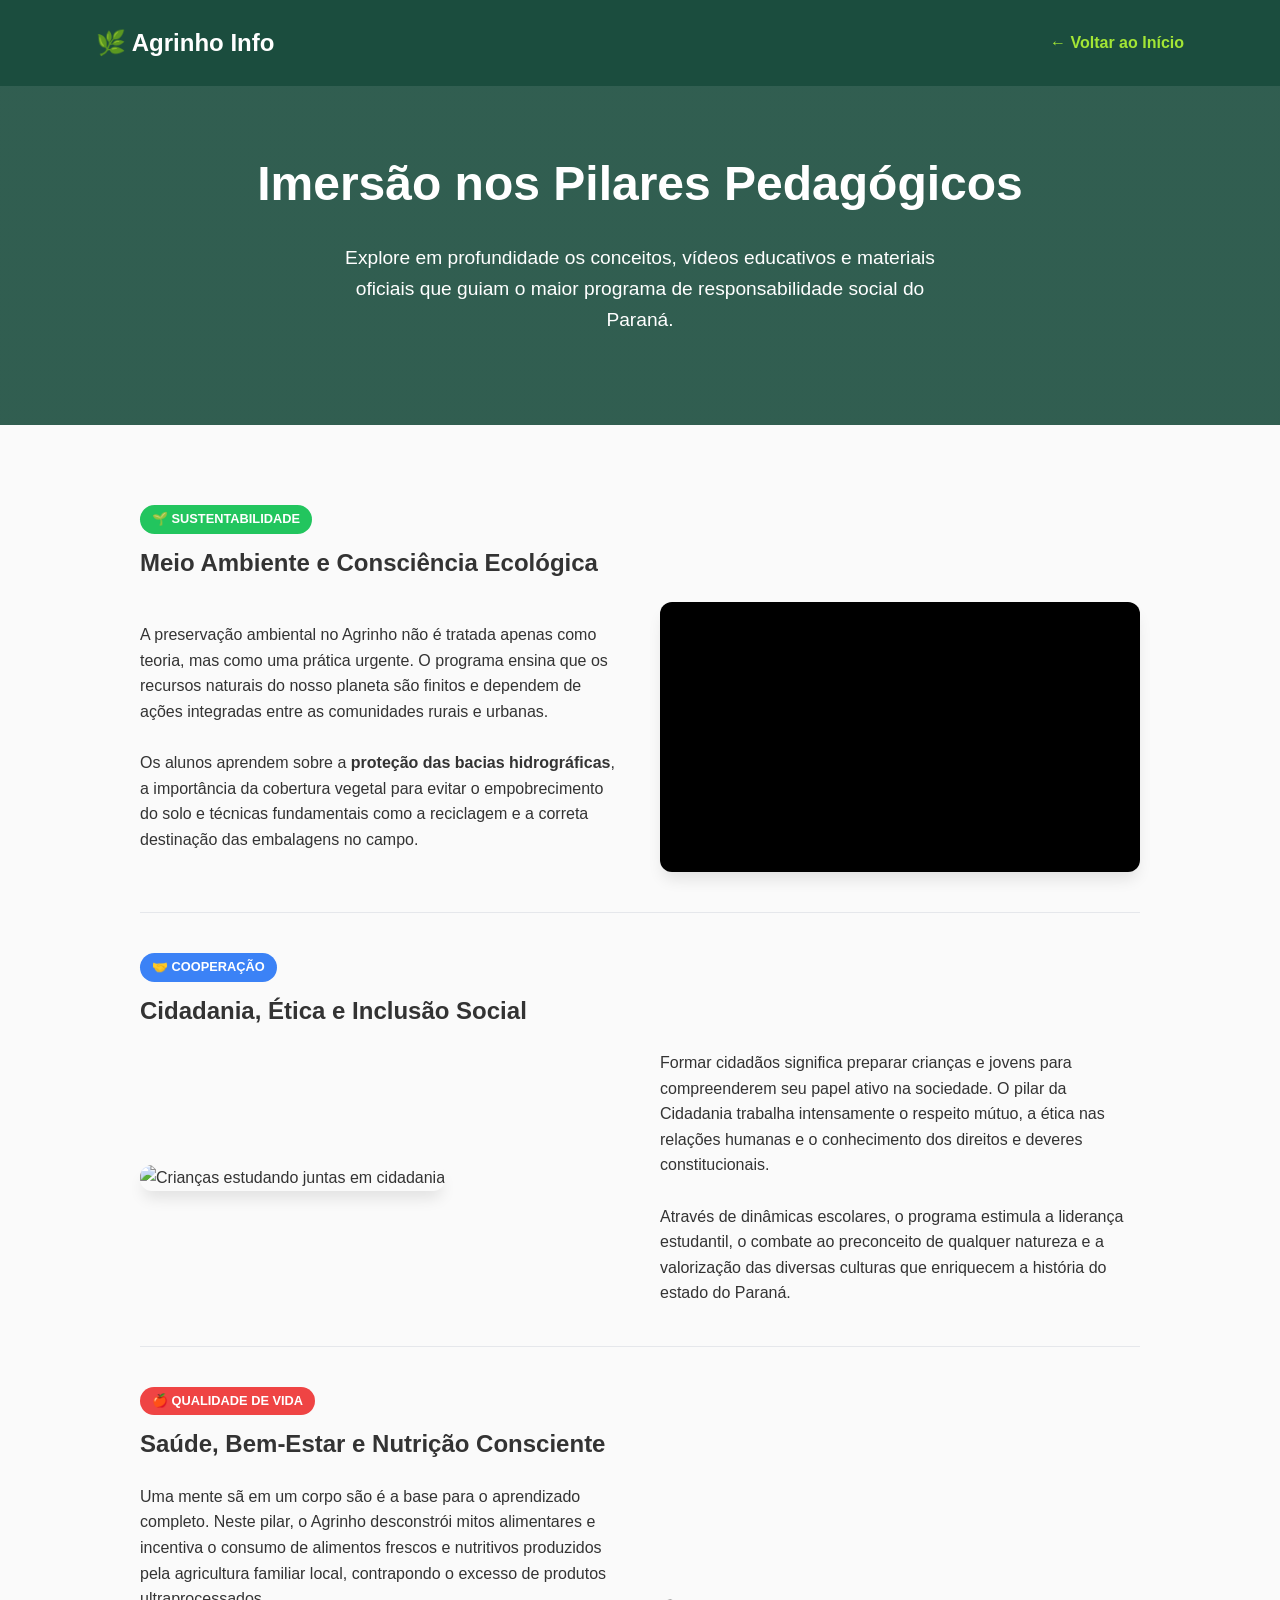
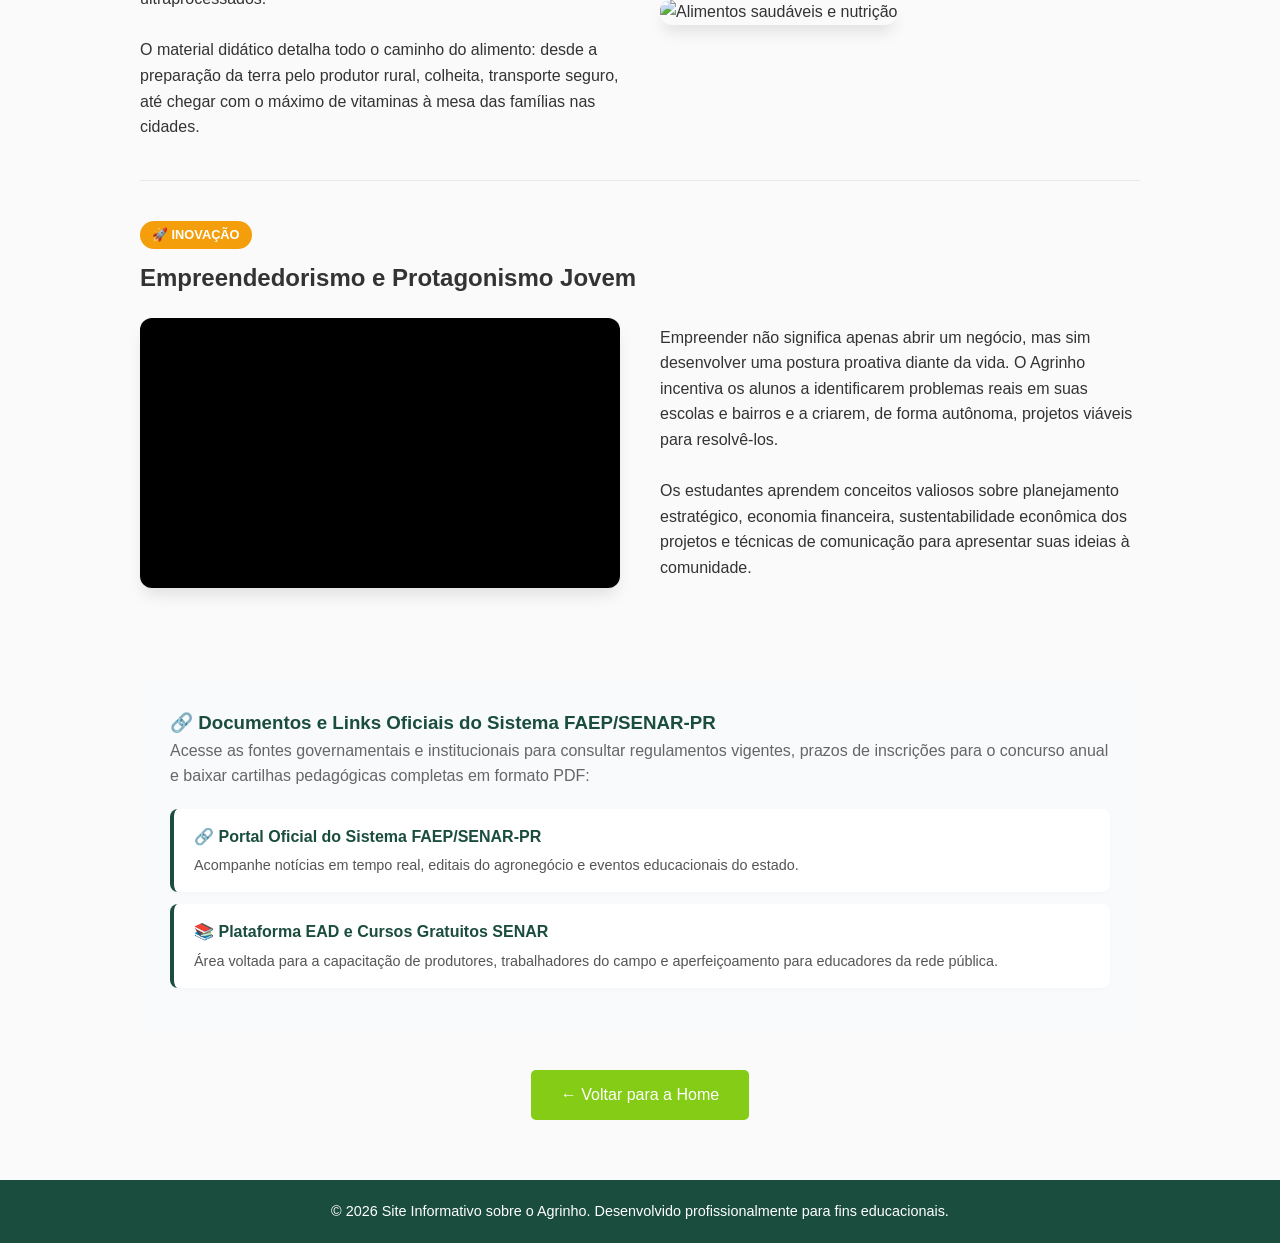
==== commit 516dc2d7: "Update saiba-mais.html" ====
--- a/saiba-mais.html
+++ b/saiba-mais.html
@@ -3,89 +3,209 @@
 <head>
     <meta charset="UTF-8">
     <meta name="viewport" content="width=device-width, initial-scale=1.0">
-    <title>Materiais e Recursos - Projeto Agrinho</title>
+    <title>Portal de Conhecimento - Projeto Agrinho</title>
     <link rel="stylesheet" href="style.css">
+    <style>
+        /* Estilos adicionais exclusivos para deixar a página Saiba Mais super profissional */
+        .secao-detalhada {
+            padding: 40px 0;
+            border-bottom: 1px solid #e5e7eb;
+        }
+        .secao-detalhada:last-of-type {
+            border-bottom: none;
+        }
+        .flex-container {
+            display: flex;
+            gap: 40px;
+            align-items: center;
+            margin-top: 20px;
+        }
+        .flex-texto {
+            flex: 1;
+        }
+        .flex-midia {
+            flex: 1;
+            min-width: 300px;
+        }
+        .video-responsivo {
+            position: relative;
+            padding-bottom: 56.25%;
+            height: 0;
+            overflow: hidden;
+            border-radius: 12px;
+            box-shadow: 0 10px 15px -3px rgba(0, 0, 0, 0.1);
+            background: #000;
+        }
+        .video-responsivo iframe {
+            position: absolute;
+            top: 0;
+            left: 0;
+            width: 100%;
+            height: 100%;
+            border: 0;
+        }
+        .imagem-profissional {
+            width: 100%;
+            height: auto;
+            max-height: 250px;
+            object-fit: cover;
+            border-radius: 12px;
+            box-shadow: 0 10px 15px -3px rgba(0, 0, 0, 0.1);
+        }
+        .lista-links {
+            list-style: none;
+            padding: 0;
+            margin-top: 20px;
+        }
+        .lista-links li {
+            background: #fff;
+            padding: 15px 20px;
+            border-radius: 8px;
+            margin-bottom: 12px;
+            box-shadow: 0 2px 4px rgba(0,0,0,0.02);
+            border-left: 4px solid #1b4d3e;
+        }
+        .lista-links a {
+            color: #1b4d3e;
+            text-decoration: none;
+            font-weight: bold;
+            transition: color 0.3s;
+        }
+        .lista-links a:hover {
+            color: #84cc16;
+        }
+        .badge {
+            display: inline-block;
+            padding: 4px 12px;
+            border-radius: 20px;
+            font-size: 0.8rem;
+            font-weight: bold;
+            color: white;
+            margin-bottom: 10px;
+        }
+        /* Responsividade para telas menores */
+        @media (max-width: 768px) {
+            .flex-container {
+                flex-direction: column;
+            }
+            .flex-midia {
+                width: 100%;
+            }
+        }
+    </style>
 </head>
 <body>
 
     <header>
         <div class="container">
-            <div class="logo">🌿 Agrinho Central</div>
+            <div class="logo">🌿 Agrinho Info</div>
             <nav>
-                <a href="index.html">Voltar ao Início</a>
+                <a href="index.html" style="font-weight: bold; color: #a3e635;">← Voltar ao Início</a>
             </nav>
         </div>
     </header>
 
-    <section class="hero" style="padding: 60px 0; background: linear-gradient(rgba(27, 77, 62, 0.9), rgba(27, 77, 62, 0.9));">
+    <section class="hero" style="padding: 60px 0; background: linear-gradient(rgba(27,77,62,0.9), rgba(27,77,62,0.9));">
         <div class="container">
-            <h1>Central de Conhecimento Agrinho</h1>
-            <p>Explore conteúdos profundos, vídeos educativos e os guias oficiais do programa.</p>
+            <h1>Imersão nos Pilares Pedagógicos</h1>
+            <p>Explore em profundidade os conceitos, vídeos educativos e materiais oficiais que guiam o maior programa de responsabilidade social do Paraná.</p>
         </div>
     </section>
 
-    <main class="container" style="max-width: 900px; padding: 40px 0;">
-
-        <article style="margin-bottom: 60px;">
-            <h2 style="color: #1b4d3e; border-bottom: 2px solid #84cc16; padding-bottom: 10px; margin-bottom: 20px;">🌱 Meio Ambiente e Sustentabilidade</h2>
-            <p style="margin-bottom: 15px; color: #444;">A preservação dos recursos naturais é um dos pilares mais antigos do Agrinho. O programa estimula escolas a debaterem a conservação da água, a proteção dos solos contra a erosão e a importância das matas ciliares na manutenção da biodiversidade local.</p>
-            
-            <img src="https://images.unsplash.com/photo-1542601906990-b4d3fb778b09?auto=format&fit=crop&w=900&q=80" alt="Preservação Ambiental" style="width: 100%; max-height: 350px; object-fit: cover; border-radius: 8px; margin-bottom: 20px;">
-            
-            <h4 style="margin-bottom: 10px;">Assista: Práticas Sustentáveis no Campo</h4>
-            <div style="position: relative; padding-bottom: 56.25%; height: 0; overflow: hidden; border-radius: 8px; background: #000; margin-bottom: 15px;">
-                <iframe style="position: absolute; top: 0; left: 0; width: 100%; height: 100%; border: 0;" src="https://www.youtube.com/embed/S_8qU27vP0k" title="Agrinho - Meio Ambiente" allowfullscreen></iframe>
-            </div>
-        </article>
-
-        <article style="margin-bottom: 60px;">
-            <h2 style="color: #1b4d3e; border-bottom: 2px solid #3b82f6; padding-bottom: 10px; margin-bottom: 20px;">🤝 Cidadania e Ética</h2>
-            <p style="margin-bottom: 15px; color: #444;">Formar cidadãos éticos significa ensinar às crianças desde cedo as regras de convivência, o respeito mútuo, a inclusão social e os direitos e deveres de cada indivíduo dentro da comunidade urbana e rural.</p>
-            
-            <img src="https://images.unsplash.com/photo-1517486808906-6ca8b3f04846?auto=format&fit=crop&w=900&q=80" alt="Cidadania e Trabalho em Equipe" style="width: 100%; max-height: 350px; object-fit: cover; border-radius: 8px; margin-bottom: 20px;">
-        </article>
-
-        <article style="margin-bottom: 60px;">
-            <h2 style="color: #1b4d3e; border-bottom: 2px solid #ef4444; padding-bottom: 10px; margin-bottom: 20px;">🍎 Saúde e Nutrição</h2>
-            <p style="margin-bottom: 15px; color: #444;">Compreender a jornada dos alimentos de maneira saudável é essencial. Esta vertente aborda a importância da escolha de alimentos frescos, a redução de ultraprocessados e a conexão das crianças com a origem hortifrúti produzida pelo pequeno agricultor.</p>
-            
-            <img src="https://images.unsplash.com/photo-1498837167922-ddd27525d352?auto=format&fit=crop&w=900&q=80" alt="Alimentação Saudável" style="width: 100%; max-height: 350px; object-fit: cover; border-radius: 8px; margin-bottom: 20px;">
-        </article>
-
-        <article style="margin-bottom: 60px;">
-            <h2 style="color: #1b4d3e; border-bottom: 2px solid #f59e0b; padding-bottom: 10px; margin-bottom: 20px;">🚀 Empreendedorismo e Autonomia</h2>
-            <p style="margin-bottom: 15px; color: #444;">O empreendedorismo no Agrinho foca no protagonismo do aluno. Através do planejamento de projetos escolares, orçamentos fictícios e ideias inovadoras, o estudante desenvolve resiliência, liderança e capacidade de resolver problemas reais do seu entorno.</p>
-            
-            <img src="https://images.unsplash.com/photo-1522202176988-66273c2fd55f?auto=format&fit=crop&w=900&q=80" alt="Inovação e Ideias" style="width: 100%; max-height: 350px; object-fit: cover; border-radius: 8px; margin-bottom: 20px;">
-        </article>
-
-        <hr style="border: 0; border-top: 1px solid #ddd; margin-bottom: 40px;">
-
-        <section style="background: #f9f9f9; padding: 30px; border-radius: 8px; border-left: 5px solid #1b4d3e; margin-bottom: 40px;">
-            <h3 style="color: #1b4d3e; margin-bottom: 15px;">🔗 Portais e Regulamentos Oficiais</h3>
-            <p style="margin-bottom: 15px;">Para conferir editais abertos, baixar as apostilas digitais completas ou consultar cronogramas de entrega, acesse:</p>
-            <ul style="margin-left: 20px; line-height: 2;">
+    <main class="container" style="max-width: 1000px; margin-top: 40px; margin-bottom: 60px;">
+
+        <article class="secao-detalhada">
+            <span class="badge" style="background-color: #22c55e;">🌱 SUSTENTABILIDADE</span>
+            <h2>Meio Ambiente e Consciência Ecológica</h2>
+            
+            <div class="flex-container">
+                <div class="flex-texto">
+                    <p>A preservação ambiental no Agrinho não é tratada apenas como teoria, mas como uma prática urgente. O programa ensina que os recursos naturais do nosso planeta são finitos e dependem de ações integradas entre as comunidades rurais e urbanas.</p>
+                    <br>
+                    <p>Os alunos aprendem sobre a <strong>proteção das bacias hidrográficas</strong>, a importância da cobertura vegetal para evitar o empobrecimento do solo e técnicas fundamentais como a reciclagem e a correta destinação das embalagens no campo.</p>
+                </div>
+                <div class="flex-midia">
+                    <div class="video-responsivo">
+                        <iframe src="https://www.youtube.com/embed/S_8qU27vP0k" title="Agrinho - Meio Ambiente" allowfullscreen></iframe>
+                    </div>
+                </div>
+            </div>
+        </article>
+
+        <article class="secao-detalhada">
+            <span class="badge" style="background-color: #3b82f6;">🤝 COOPERAÇÃO</span>
+            <h2>Cidadania, Ética e Inclusão Social</h2>
+            
+            <div class="flex-container" style="flex-direction: row-reverse;">
+                <div class="flex-texto">
+                    <p>Formar cidadãos significa preparar crianças e jovens para compreenderem seu papel ativo na sociedade. O pilar da Cidadania trabalha intensamente o respeito mútuo, a ética nas relações humanas e o conhecimento dos direitos e deveres constitucionais.</p>
+                    <br>
+                    <p>Através de dinâmicas escolares, o programa estimula a liderança estudantil, o combate ao preconceito de qualquer natureza e a valorização das diversas culturas que enriquecem a história do estado do Paraná.</p>
+                </div>
+                <div class="flex-midia">
+                    <img src="https://images.unsplash.com/photo-1577896851231-70ef18881754?auto=format&fit=crop&w=500&q=80" alt="Crianças estudando juntas em cidadania" class="imagem-profissional">
+                </div>
+            </div>
+        </article>
+
+        <article class="secao-detalhada">
+            <span class="badge" style="background-color: #ef4444;">🍎 QUALIDADE DE VIDA</span>
+            <h2>Saúde, Bem-Estar e Nutrição Consciente</h2>
+            
+            <div class="flex-container">
+                <div class="flex-texto">
+                    <p>Uma mente sã em um corpo são é a base para o aprendizado completo. Neste pilar, o Agrinho desconstrói mitos alimentares e incentiva o consumo de alimentos frescos e nutritivos produzidos pela agricultura familiar local, contrapondo o excesso de produtos ultraprocessados.</p>
+                    <br>
+                    <p>O material didático detalha todo o caminho do alimento: desde a preparação da terra pelo produtor rural, colheita, transporte seguro, até chegar com o máximo de vitaminas à mesa das famílias nas cidades.</p>
+                </div>
+                <div class="flex-midia">
+                    <img src="https://images.unsplash.com/photo-1498837167922-ddd27525d352?auto=format&fit=crop&w=500&q=80" alt="Alimentos saudáveis e nutrição" class="imagem-profissional">
+                </div>
+            </div>
+        </article>
+
+        <article class="secao-detalhada">
+            <span class="badge" style="background-color: #f59e0b;">🚀 INOVAÇÃO</span>
+            <h2>Empreendedorismo e Protagonismo Jovem</h2>
+            
+            <div class="flex-container" style="flex-direction: row-reverse;">
+                <div class="flex-texto">
+                    <p>Empreender não significa apenas abrir um negócio, mas sim desenvolver uma postura proativa diante da vida. O Agrinho incentiva os alunos a identificarem problemas reais em suas escolas e bairros e a criarem, de forma autônoma, projetos viáveis para resolvê-los.</p>
+                    <br>
+                    <p>Os estudantes aprendem conceitos valiosos sobre planejamento estratégico, economia financeira, sustentabilidade econômica dos projetos e técnicas de comunicação para apresentar suas ideias à comunidade.</p>
+                </div>
+                <div class="flex-midia">
+                    <div class="video-responsivo">
+                        <iframe src="https://www.youtube.com/embed/n4r8R7f3P9c" title="Agrinho - Empreendedorismo e Projetos" allowfullscreen></iframe>
+                    </div>
+                </div>
+            </div>
+        </article>
+
+        <section style="margin-top: 50px; background-color: #f8fafc; padding: 30px; border-radius: 12px;">
+            <h3 style="color: #1b4d3e;">🔗 Documentos e Links Oficiais do Sistema FAEP/SENAR-PR</h3>
+            <p style="color: #666; margin-bottom: 15px;">Acesse as fontes governamentais e institucionais para consultar regulamentos vigentes, prazos de inscrições para o concurso anual e baixar cartilhas pedagógicas completas em formato PDF:</p>
+            
+            <ul class="lista-links">
                 <li>
-                    <a href="https://www.sistemafaep.org.br/" target="_blank" style="color: #1b4d3e; font-weight: bold; text-decoration: underline;">
-                        Sistema FAEP/SENAR-PR Oficial
-                    </a> - Central de notícias e acompanhamento de programas no Paraná.
+                    🔗 <a href="https://www.sistemafaep.org.br/" target="_blank">Portal Oficial do Sistema FAEP/SENAR-PR</a> 
+                    <p style="font-size: 0.9rem; color: #555; margin-top: 5px;">Acompanhe notícias em tempo real, editais do agronegócio e eventos educacionais do estado.</p>
                 </li>
                 <li>
-                    <a href="https://www.sistemafaep.org.br/senar/" target="_blank" style="color: #1b4d3e; font-weight: bold; text-decoration: underline;">
-                        Portal de Cursos Gratuitos SENAR
-                    </a> - Plataforma com capacitações à distância e presenciais voltadas ao produtor e à comunidade escolar.
+                    📚 <a href="https://www.sistemafaep.org.br/senar/" target="_blank">Plataforma EAD e Cursos Gratuitos SENAR</a>
+                    <p style="font-size: 0.9rem; color: #555; margin-top: 5px;">Área voltada para a capacitação de produtores, trabalhadores do campo e aperfeiçoamento para educadores da rede pública.</p>
                 </li>
             </ul>
         </section>
 
-        <div style="text-align: center;">
-            <a href="index.html" class="btn-principal" style="text-decoration: none; display: inline-block;">← Voltar para a Página Inicial</a>
+        <div style="text-align: center; margin-top: 40px;">
+            <a href="index.html" class="btn-principal" style="text-decoration: none; display: inline-block;">← Voltar para a Home</a>
         </div>
 
     </main>
 
     <footer>
-        <p>&copy; 2026 Site Informativo sobre o Agrinho. Conteúdos e mídias integrados para fins didáticos.</p>
+        <p>&copy; 2026 Site Informativo sobre o Agrinho. Desenvolvido profissionalmente para fins educacionais.</p>
     </footer>
 
 </body>
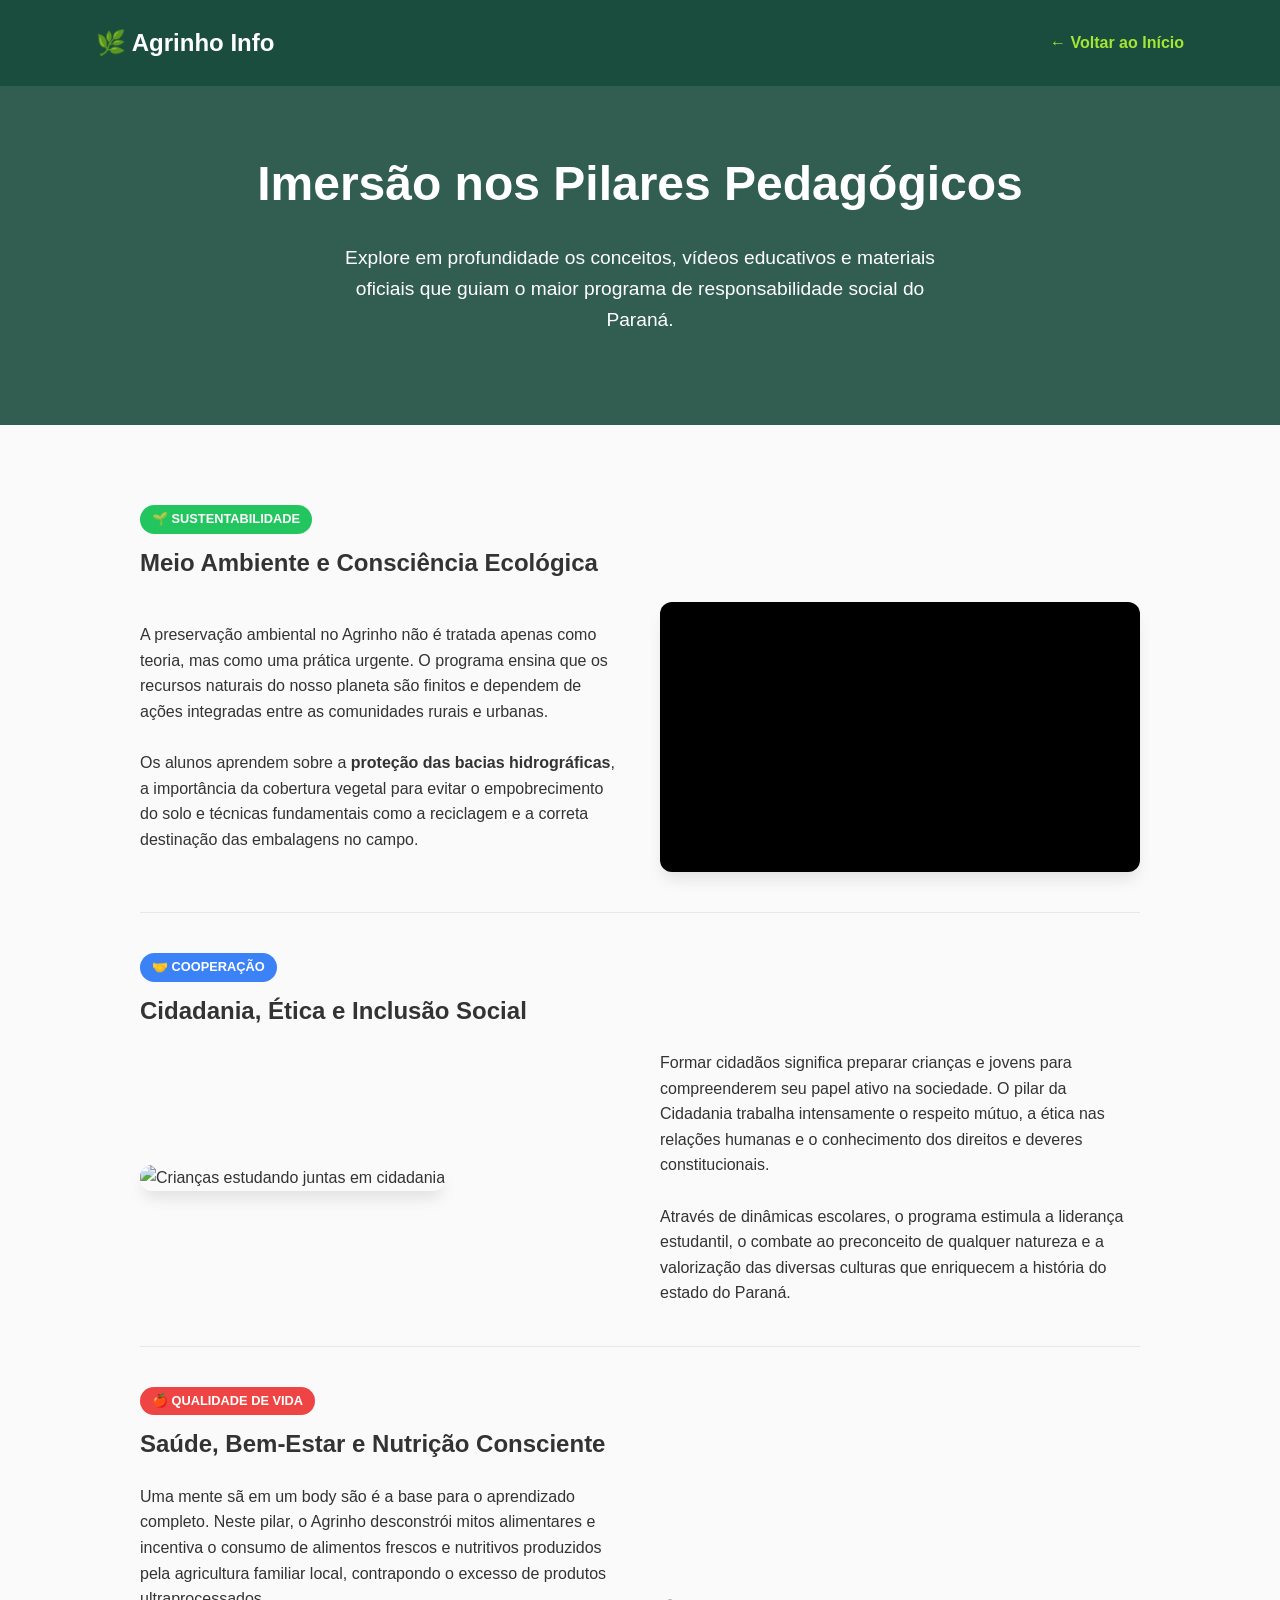
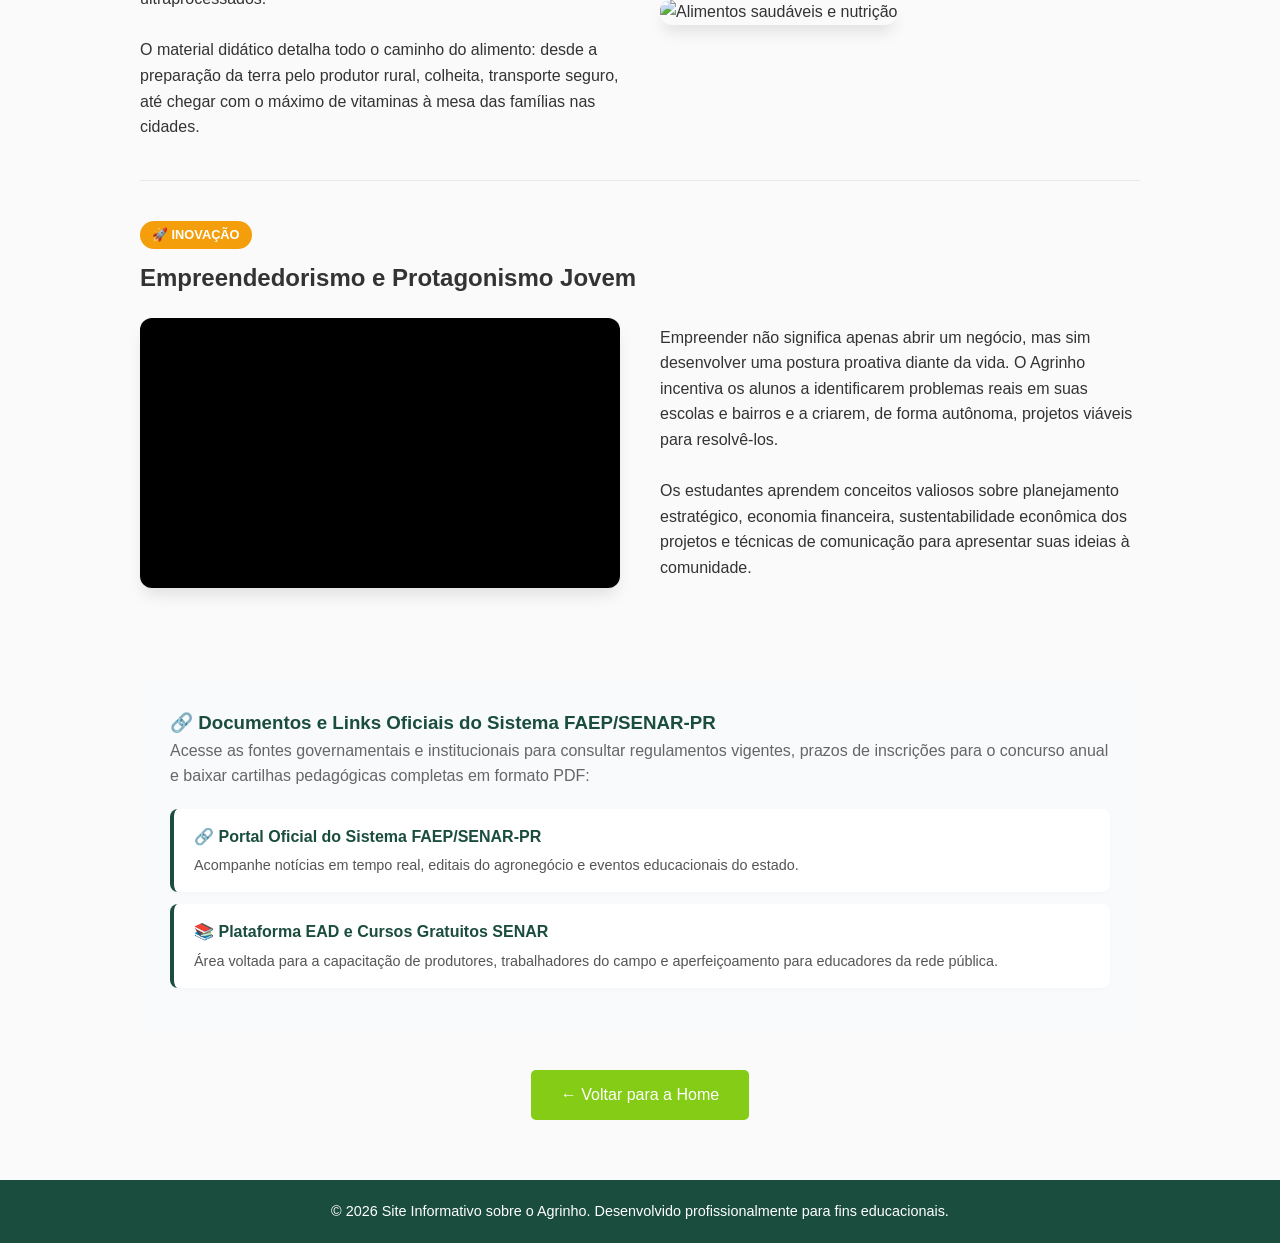
==== commit 2081edb8: "Update saiba-mais.html" ====
--- a/saiba-mais.html
+++ b/saiba-mais.html
@@ -87,6 +87,7 @@
         @media (max-width: 768px) {
             .flex-container {
                 flex-direction: column;
+                gap: 20px;
             }
             .flex-midia {
                 width: 100%;
@@ -126,7 +127,7 @@
                 </div>
                 <div class="flex-midia">
                     <div class="video-responsivo">
-                        <iframe src="https://www.youtube.com/embed/S_8qU27vP0k" title="Agrinho - Meio Ambiente" allowfullscreen></iframe>
+                        <iframe src="https://www.youtube.com/embed/Ror_MByi6YI" title="Agrinho - Meio Ambiente e Sustentabilidade" allowfullscreen></iframe>
                     </div>
                 </div>
             </div>
@@ -154,7 +155,7 @@
             
             <div class="flex-container">
                 <div class="flex-texto">
-                    <p>Uma mente sã em um corpo são é a base para o aprendizado completo. Neste pilar, o Agrinho desconstrói mitos alimentares e incentiva o consumo de alimentos frescos e nutritivos produzidos pela agricultura familiar local, contrapondo o excesso de produtos ultraprocessados.</p>
+                    <p>Uma mente sã em um body são é a base para o aprendizado completo. Neste pilar, o Agrinho desconstrói mitos alimentares e incentiva o consumo de alimentos frescos e nutritivos produzidos pela agricultura familiar local, contrapondo o excesso de produtos ultraprocessados.</p>
                     <br>
                     <p>O material didático detalha todo o caminho do alimento: desde a preparação da terra pelo produtor rural, colheita, transporte seguro, até chegar com o máximo de vitaminas à mesa das famílias nas cidades.</p>
                 </div>
@@ -176,7 +177,7 @@
                 </div>
                 <div class="flex-midia">
                     <div class="video-responsivo">
-                        <iframe src="https://www.youtube.com/embed/n4r8R7f3P9c" title="Agrinho - Empreendedorismo e Projetos" allowfullscreen></iframe>
+                        <iframe src="https://www.youtube.com/embed/I6D09X04u8U" title="Agrinho - Premiação e Projetos Inovadores" allowfullscreen></iframe>
                     </div>
                 </div>
             </div>
